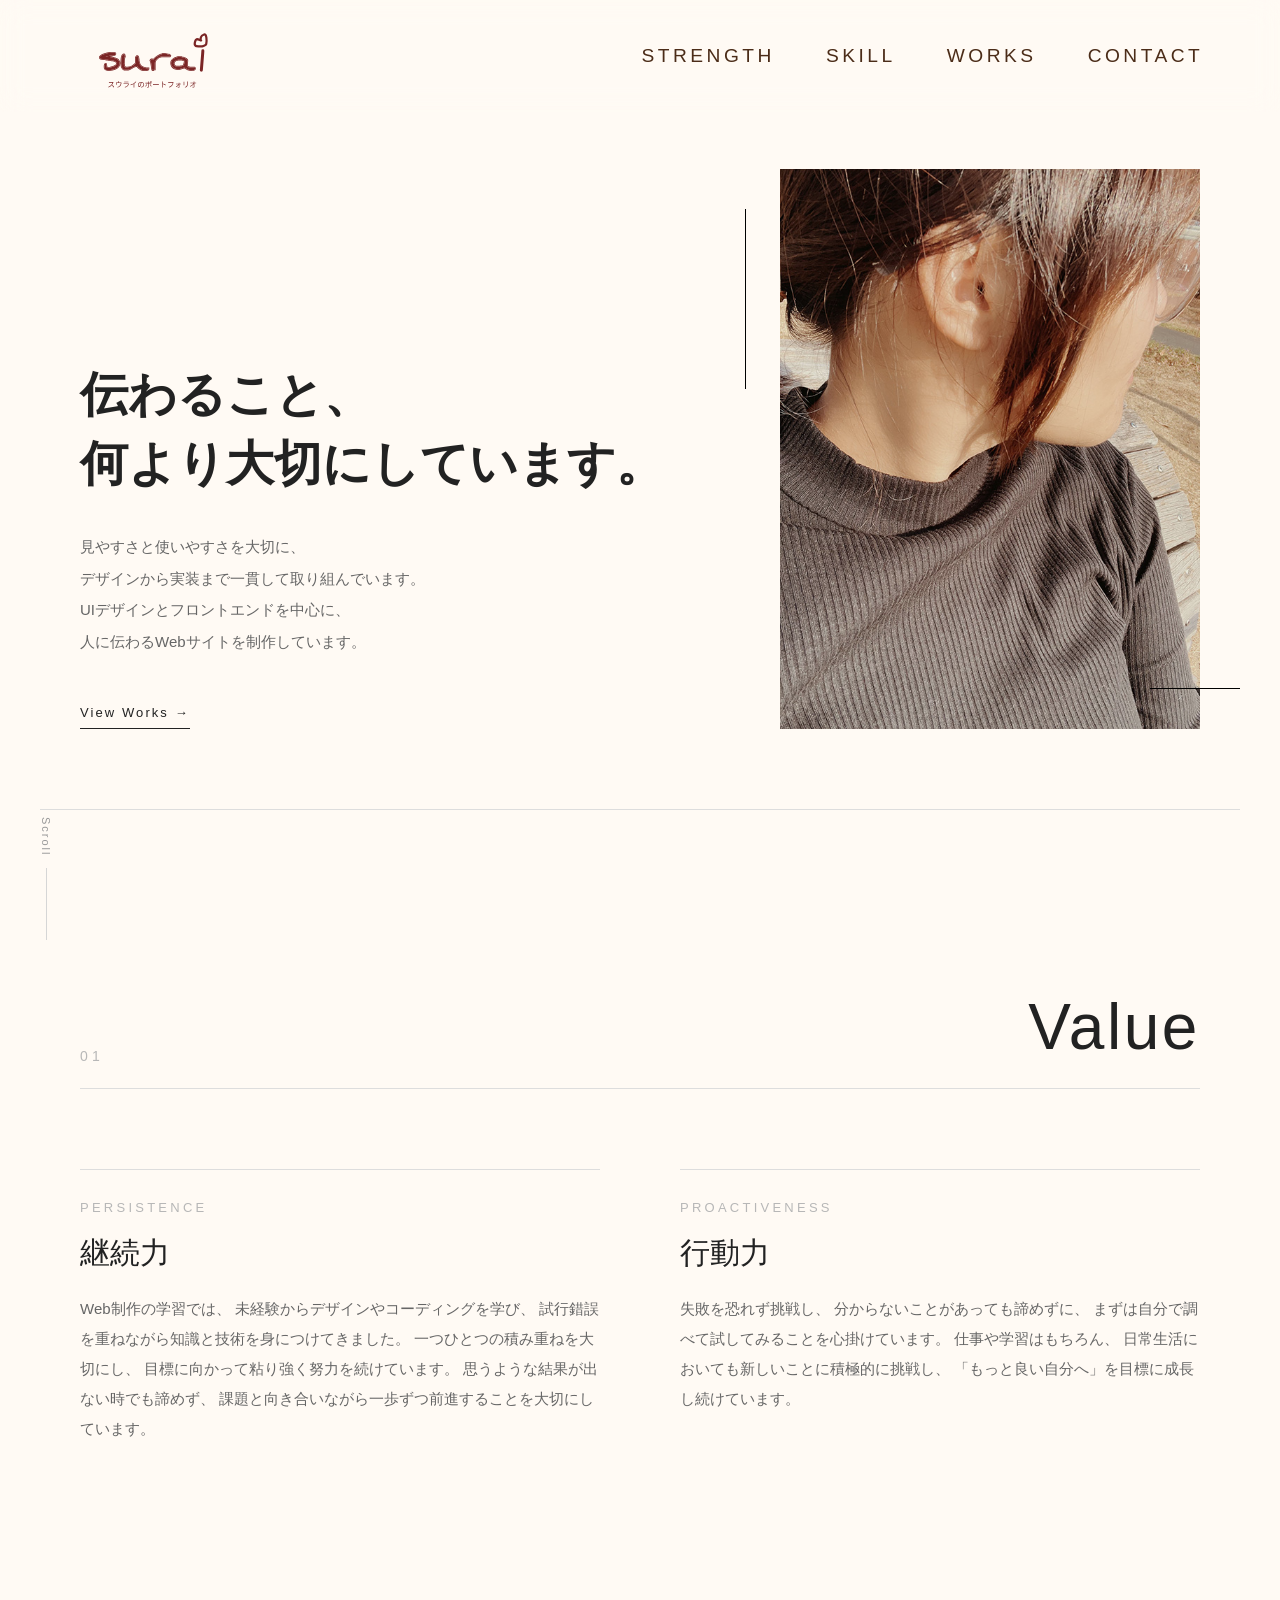
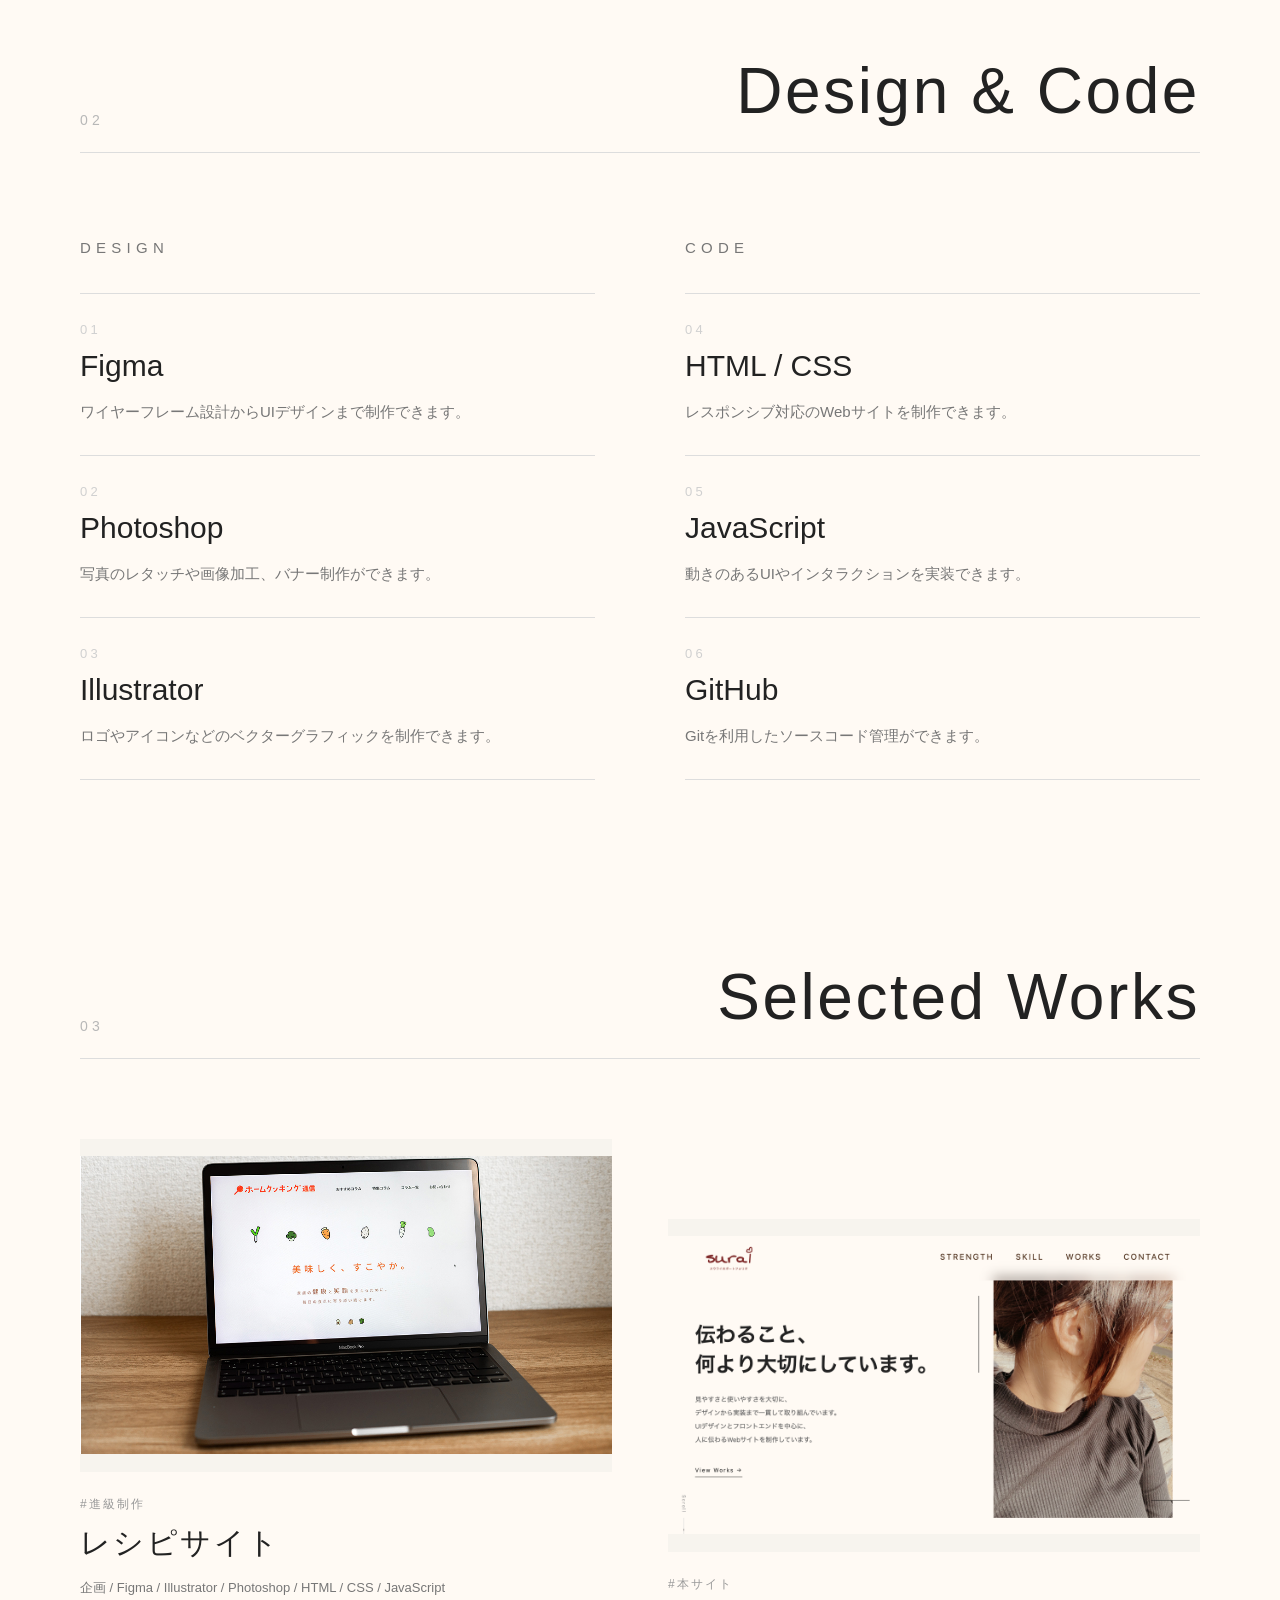
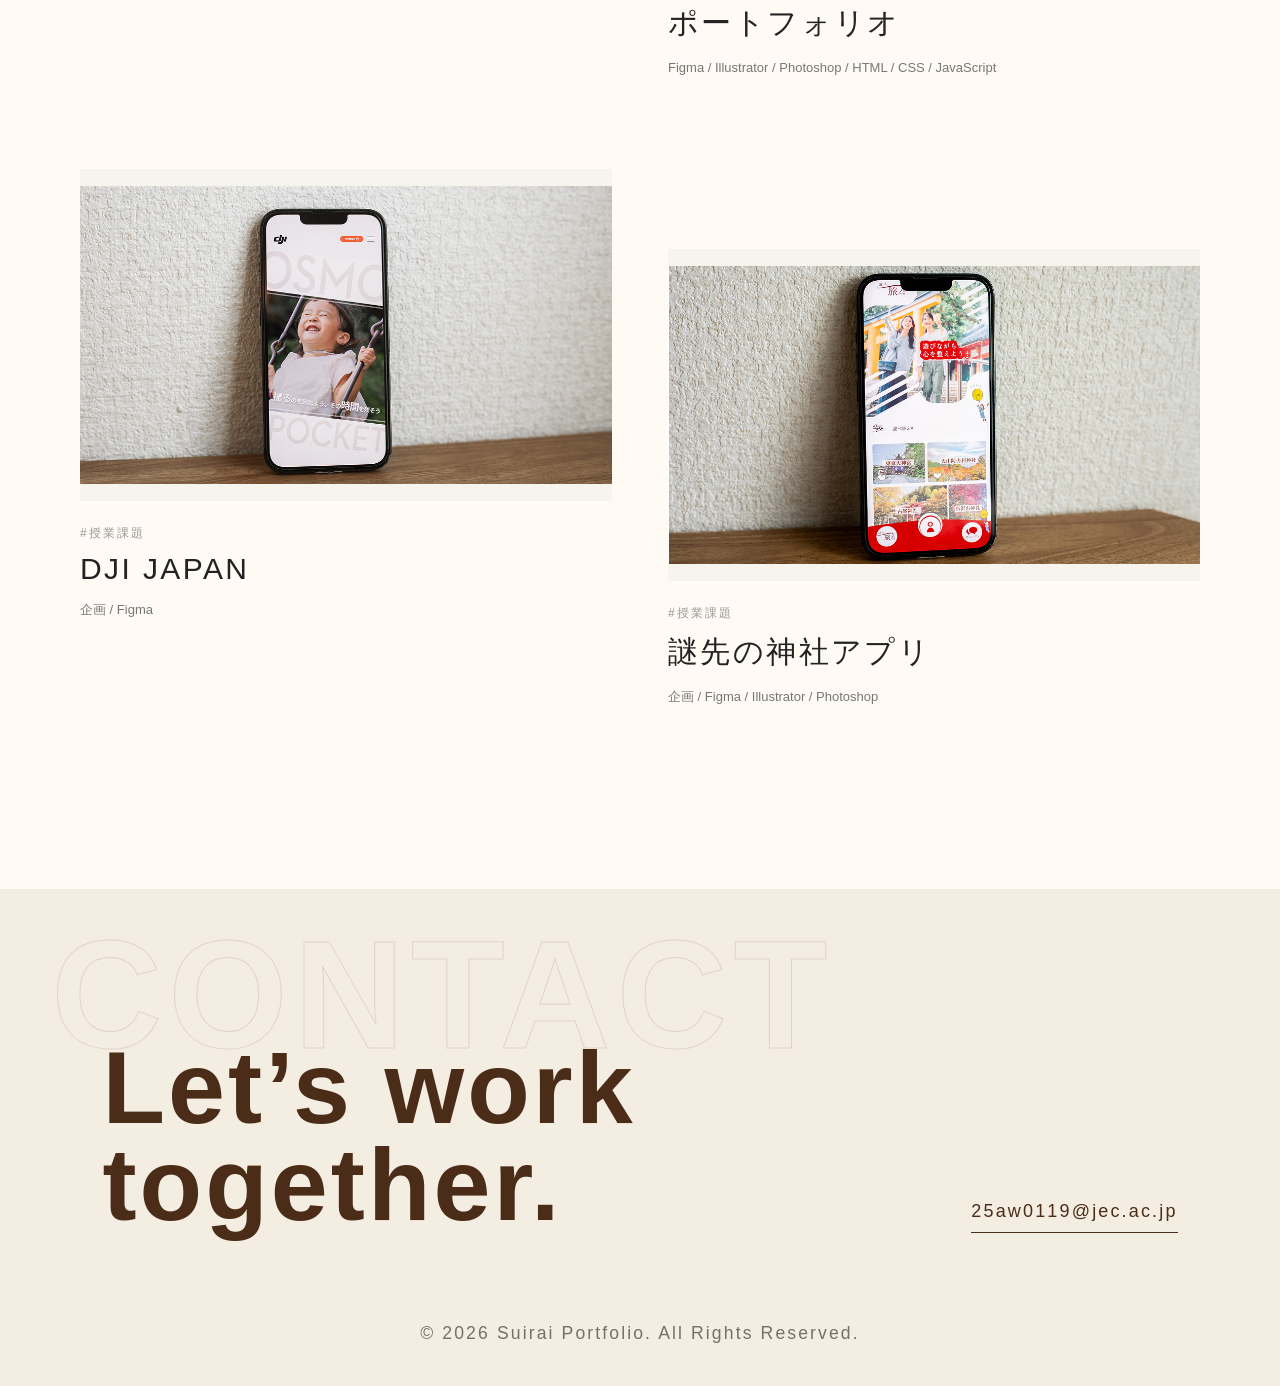
==== index.html @ 986d9891 "first commit" ====
<!doctype html>
<html lang="ja">
  <head>
    <meta charset="UTF-8" />
    <meta name="viewport" content="width=device-width, initial-scale=1.0" />
    <title>スウライのポートフォリオ | Home</title>
    <link rel="stylesheet" href="css/style.css" />
    <script src="js/script.js" defer></script>
  </head>

  <body class="home-page">
    <header class="site-header">
      <nav class="nav-container">
        <a href="index.html" class="logo">
          <img src="img/logo.svg" alt="スウライのポートフォリオ" />
        </a>

        <div class="hamburger">
          <span></span>
          <span></span>
          <span></span>
        </div>

        <ul class="nav-inner">
          <li><a href="#strength">Strength</a></li>
          <li><a href="#skill">Skill</a></li>
          <li><a href="#works">Works</a></li>
          <li><a href="mailto:25aw0119@jec.ac.jp">Contact</a></li>
        </ul>
      </nav>
    </header>

    <main>
      <section class="hero" id="top">
        <div class="hero-text">
          <h1>伝わること、<br />何より大切にしています。</h1>
          <p class="lead">
            見やすさと使いやすさを大切に、<br />
            デザインから実装まで一貫して取り組んでいます。<br />
            UIデザインとフロントエンドを中心に、<br />
            人に伝わるWebサイトを制作しています。
          </p>
          <a href="#works" class="hero-btn">View Works →</a>
        </div>
        <div class="hero-photo">
          <img src="img/watasi.jpg" alt="Zou Lei" />
        </div>
        <div class="scroll-sign">
          <span>Scroll</span>
          <div class="scroll-line">
            <i></i>
          </div>
        </div>
      </section>
      <section class="strength" id="strength">
        <div class="section-title">
          <span class="section-num">01</span>
          <h2>Value</h2>
        </div>

        <div class="strength-grid">
          <article class="card">
            <span class="en">Persistence</span>
            <h3>継続力</h3>
            <p>
              Web制作の学習では、 未経験からデザインやコーディングを学び、
              試行錯誤を重ねながら知識と技術を身につけてきました。
              一つひとつの積み重ねを大切にし、
              目標に向かって粘り強く努力を続けています。
              思うような結果が出ない時でも諦めず、
              課題と向き合いながら一歩ずつ前進することを大切にしています。
            </p>
          </article>

          <article class="card">
            <span class="en">Proactiveness</span>
            <h3>行動力</h3>
            <p>
              失敗を恐れず挑戦し、 分からないことがあっても諦めずに、
              まずは自分で調べて試してみることを心掛けています。
              仕事や学習はもちろん、
              日常生活においても新しいことに積極的に挑戦し、
              「もっと良い自分へ」を目標に成長し続けています。
            </p>
          </article>
        </div>
      </section>
      <section class="skill" id="skill">
        <div class="section-title">
          <span class="section-num">02</span>
          <h2>Design & Code</h2>
        </div>

        <div class="skill-wrap">
          <!-- DESIGN -->
          <div class="group">
            <p class="group-title">Design</p>

            <article class="card">
              <span class="num">01</span>
              <h3>Figma</h3>
              <p>ワイヤーフレーム設計からUIデザインまで制作できます。</p>
            </article>

            <article class="card">
              <span class="num">02</span>
              <h3>Photoshop</h3>
              <p>写真のレタッチや画像加工、バナー制作ができます。</p>
            </article>

            <article class="card">
              <span class="num">03</span>
              <h3>Illustrator</h3>
              <p>ロゴやアイコンなどのベクターグラフィックを制作できます。</p>
            </article>
          </div>

          <!-- CODE -->
          <div class="group">
            <p class="group-title">Code</p>

            <article class="card">
              <span class="num">04</span>
              <h3>HTML / CSS</h3>
              <p>レスポンシブ対応のWebサイトを制作できます。</p>
            </article>

            <article class="card">
              <span class="num">05</span>
              <h3>JavaScript</h3>
              <p>動きのあるUIやインタラクションを実装できます。</p>
            </article>

            <article class="card">
              <span class="num">06</span>
              <h3>GitHub</h3>
              <p>Gitを利用したソースコード管理ができます。</p>
            </article>
          </div>
        </div>
      </section>

      <section class="works" id="works">
        <div class="section-title">
          <span class="section-num">03</span>
          <h2>Selected Works</h2>
        </div>

        <div class="works-grid">
          <article class="work-card">
            <a href="project/resipi/resipi.html" class="work-image">
              <img
                src="img/rexipi_zhu.jpg"
                alt="レシピサイトのスクリーンショット"
              />
              <span>VIEW PROJECT →</span>
            </a>

            <div class="work-info">
              <p>#進級制作</p>
              <h3>レシピサイト</h3>
              <span
                >企画 / Figma / Illustrator / Photoshop / HTML / CSS /
                JavaScript</span
              >
            </div>
          </article>

          <article class="work-card">
            <a href="project/potoforio/potoforio.html" class="work-image">
              <img
                src="img/potofp_shot.png"
                alt="ポートフォリオのスクリーンショット"
              />
              <span>VIEW PROJECT →</span>
            </a>

            <div class="work-info">
              <p>#本サイト</p>
              <h3>ポートフォリオ</h3>
              <span
                >Figma / Illustrator / Photoshop / HTML / CSS / JavaScript</span
              >
            </div>
          </article>

          <article class="work-card">
            <a href="project/pocket/pocket.html" class="work-image">
              <img src="img/pocket.jpg" alt="DJI JAPANのデザイン" />
              <span>VIEW PROJECT →</span>
            </a>

            <div class="work-info">
              <p>#授業課題</p>
              <h3>DJI JAPAN</h3>
              <span>企画 / Figma</span>
            </div>
          </article>

          <article class="work-card">
            <a href="project/jinjya/jinjya.html" class="work-image">
              <img src="img/jinjya.jpg" alt="神社アプリのデザイン" />
              <span>VIEW PROJECT →</span>
            </a>
            <div class="work-info">
              <p>#授業課題</p>
              <h3>謎先の神社アプリ</h3>
              <span>企画 / Figma / Illustrator / Photoshop</span>
            </div>
          </article>
        </div>
      </section>
    </main>

    <footer class="site-footer">
      <p class="footer-bg">CONTACT</p>
      <div class="footer-inner">
        <h2>Let’s work<br />together.</h2>
        <a href="mailto:25aw0119@jec.ac.jp">25aw0119@jec.ac.jp</a>
      </div>
      <p class="copyright">© 2026 Suirai Portfolio. All Rights Reserved.</p>
    </footer>
  </body>
</html>
---- css/style.css ----
@charset "utf-8";

:root {
  --base: #fffaf4;
  --surface: #ffffff;
  --text: #2d2a27;
  --sub: #74706b;
  --accent: #4b2c18;
  --line: #dcc9a8;
  --soft: #fff0c8;
  --border: rgba(75, 44, 24, 0.16);
}

* {
  margin: 0;
  padding: 0;
  box-sizing: border-box;
}

html {
  scroll-behavior: smooth;
}

body {
  background: var(--base);
  color: var(--text);
  font-family:
    -apple-system, BlinkMacSystemFont, "Hiragino Sans", "Noto Sans JP",
    sans-serif;
  font-size: 62.5%;
}

img {
  max-width: 100%;
  display: block;
}

a {
  color: inherit;
  text-decoration: none;
}

.cursor-circle {
  position: fixed;
  left: 0;
  top: 0;
  width: 34px;
  height: 34px;
  border: 1px solid rgba(220, 201, 168, 0.9);
  border-radius: 50%;
  pointer-events: none;
  z-index: 9999;
  transform: translate(-50%, -50%);
  transition:
    width 0.25s ease,
    height 0.25s ease,
    background 0.25s ease;
}

.cursor-circle.is-hover {
  width: 58px;
  height: 58px;
  background: rgba(220, 201, 168, 0.14);
}

.site-header {
  position: fixed;
  left: 0;
  top: 0;
  width: 100%;
  z-index: 1000;
  padding: 24px 6%;
  backdrop-filter: blur(14px);
}

.nav-container {
  max-width: 1280px;
  margin: 0 auto;
  display: flex;
  justify-content: space-between;
  align-items: center;
}

.logo img {
  width: clamp(96px, 12vw, 140px);
}

@media (max-width: 768px) {
  /* 汉堡按钮 */

  .hamburger {
    display: flex;
    flex-direction: column;
    justify-content: space-between;

    width: 32px;
    height: 22px;

    cursor: pointer;

    z-index: 1001;
  }

  .hamburger span {
    width: 100%;
    height: 1.5px;

    background: #222;

    transition: 0.35s;
  }

  /* X */

  .hamburger.active span:nth-child(1) {
    transform: translateY(10px) rotate(45deg);
  }

  .hamburger.active span:nth-child(2) {
    opacity: 0;
  }

  .hamburger.active span:nth-child(3) {
    transform: translateY(-10px) rotate(-45deg);
  }

  /* 菜单 */

  .nav-inner {
    position: fixed;

    top: 0;
    right: -100%;

    width: 100%;
    height: 100vh;

    background: #f7f4ee;

    display: flex;

    flex-direction: column;

    justify-content: center;

    align-items: center;

    gap: 48px;

    transition: 0.45s;

    z-index: 1000;
  }

  /* 打开 */

  .nav-inner.active {
    right: 0;
  }

  /* 字 */

  .nav-inner a {
    font-size: 1.8rem;

    letter-spacing: 0.15em;
  }
}

.nav-inner {
  display: flex;
  gap: clamp(24px, 4vw, 56px);
  list-style: none;
}

.nav-inner a {
  position: relative;
  color: var(--accent);
  font-size: 1.2rem;
  letter-spacing: 0.18em;
  text-transform: uppercase;
}

.nav-inner a::after {
  content: "";
  position: absolute;
  left: 0;
  bottom: -8px;
  width: 100%;
  height: 1px;
  background: var(--accent);
  transform: scaleX(0);
  transform-origin: left;
  transition: transform 0.35s ease;
}

.nav-inner a:hover::after {
  transform: scaleX(1);
}

.hero {
  max-width: 1200px;
  min-height: 90vh;
  margin: 0 auto;
  padding: 120px 40px 80px;
  display: grid;
  grid-template-columns: 1fr 420px;
  align-items: end;
  gap: 80px;
  border-bottom: 1px solid #ddd;
}

.hero-text {
  max-width: 620px;
}

.eyebrow {
  margin-bottom: 28px;
  color: #888;
  font-size: 13px;
  letter-spacing: 0.2em;
}

.hero h1 {
  margin-bottom: 32px;
  color: #222;
  font-size: clamp(28px, 5vw, 48px);
  font-weight: 600;
  line-height: 1.45;
}

.lead {
  color: #666;
  font-size: 15px;
  line-height: 2.1;
}

.hero-btn {
  display: inline-block;
  margin-top: 48px;
  padding-bottom: 8px;
  color: #222;
  font-size: 13px;
  letter-spacing: 0.16em;
  text-decoration: none;

  border-bottom: 1px solid #222;
}

.hero-photo {
  position: relative;
}

.hero-photo::before {
  content: "";
  position: absolute;
  left: -35px;
  top: 40px;
  width: 1px;
  height: 180px;
  background: #000000;
}

.hero-photo::after {
  content: "";
  position: absolute;
  right: -40px;
  bottom: 40px;
  width: 90px;
  height: 1px;
  background: #000000;
}

.hero-photo img {
  width: 100%;
  aspect-ratio: 3 / 4;
  object-fit: cover;
  display: block;
  filter: grayscale(8%);
}

.scroll-sign {
  position: absolute;
  left: 40px;
  bottom: -40px;
  display: flex;
  flex-direction: column;
  align-items: center;
  gap: 12px;
}

.scroll-sign span {
  color: #999;
  font-size: 11px;
  letter-spacing: 0.18em;
  writing-mode: vertical-rl;
}

.scroll-line {
  position: relative;
  width: 1px;
  height: 72px;
  background: #d6d6d6;
  overflow: hidden;
}

.scroll-line i {
  position: absolute;
  left: 50%;
  top: -8px;
  width: 5px;
  height: 5px;
  border-radius: 50%;
  background: #333;

  transform: translateX(-50%);
  animation: scrollDot 1.8s ease-in-out infinite;
}

@keyframes scrollDot {
  0% {
    top: -8px;
    opacity: 0;
  }

  30% {
    opacity: 1;
  }

  100% {
    top: 72px;
    opacity: 0;
  }
}

/* 写真まわりの2本線 */
.orbit {
  position: absolute;
  left: 50%;
  top: 50%;
  width: min(540px, 92%);
  aspect-ratio: 1 / 1.08;
  border: 2px solid #d8c9b6;
  border-radius: 45% 50% 45% 45%;
  pointer-events: none;
  z-index: 3;
}

/* 1本目 */
.orbit1 {
  animation: floatLine1 6s ease-in-out infinite;
}

/* 2本目 */
.orbit2 {
  opacity: 0.65;
  animation: floatLine2 7s ease-in-out infinite;
}

/* 左上の線がゆっくり浮く */
@keyframes floatLine1 {
  0%,
  100% {
    transform: translate(-50%, -50%) translate(-12px, -10px) rotate(-4deg);
  }

  50% {
    transform: translate(-50%, -50%) translate(-18px, -24px) rotate(-6deg);
  }
}

/* 右下の線がゆっくり浮く */
@keyframes floatLine2 {
  0%,
  100% {
    transform: translate(-50%, -50%) translate(12px, 10px) rotate(4deg);
  }

  50% {
    transform: translate(-50%, -50%) translate(18px, -10px) rotate(6deg);
  }
}

/* =========================
   Strength
========================= */

.strength {
  max-width: 1200px;
  margin: 180px auto;
  padding: 0 40px;
}

/* ---------- Section Title ---------- */

.section-title {
  display: flex;
  align-items: flex-end;
  justify-content: space-between;

  padding-bottom: 24px;
  margin-bottom: 80px;

  border-bottom: 1px solid #ddd;
}

.section-num {
  font-size: 14px;
  letter-spacing: 0.3em;
  color: #a5a5a5;
}

.section-title h2 {
  font-size: clamp(36px, 5vw, 64px);
  font-weight: 500;
  color: #222;
  letter-spacing: 0.04em;
}

/* ---------- Grid ---------- */

.strength-grid {
  display: grid;

  grid-template-columns: repeat(2, 1fr);

  gap: 80px;
}

/* ---------- Card ---------- */

.card {
  position: relative;

  padding: 30px 0;

  border-top: 1px solid #ddd;

  transition: 0.45s;
}

.card:hover {
  transform: translateY(-8px);
}

/* 左侧细线 */

.card::before {
  content: "";

  position: absolute;

  left: 0;

  top: 0;

  width: 0;

  height: 100%;

  background: #222;

  transition: 0.4s;
}

.card:hover::before {
  width: 4px;
}

/* 英文 */

.en {
  display: block;
  margin-bottom: 18px;
  color: #b7b7b7;
  font-size: 13px;
  letter-spacing: 0.25em;
  text-transform: uppercase;
  transition: 0.4s;
}

.card:hover .en {
  color: #222;
  transform: translateX(10px);
}

/* 日文 */

.card h3 {
  margin-bottom: 20px;
  font-size: clamp(20px, 5vw, 30px);
  font-weight: 500;
  color: #222;
  transition: 0.4s;
}

.card:hover h3 {
  transform: translateX(10px);
}

/* 内容 */

.card p {
  color: #666;

  line-height: 2;

  font-size: 15px;

  transition: 0.4s;
}

.card:hover p {
  transform: translateX(10px);
}

/* ---------- Mobile ---------- */

@media (max-width: 768px) {
  .strength {
    margin: 120px auto;

    padding: 0 24px;
  }

  .section-title {
    flex-direction: column;

    align-items: flex-start;

    gap: 10px;
  }

  .strength-grid {
    grid-template-columns: 1fr;

    gap: 50px;
  }
}

.btn-arrow {
  max-width: clamp(30px, 2vw, 45px);
  display: block;
  transform: translateX(0);
  transition: transform 0.4s ease;
}

.btn:hover {
  transform: scale(1.15);
  background-color: rgb(251, 255, 20);
}

.btn:hover .btn-arrow {
  transform: translateX(20px);
}

/* ====================================
   Skill
==================================== */

.skill {
  max-width: 1200px;
  margin: 180px auto;
  padding: 0 40px;
}

/* ---------- Title ---------- */

.section-title {
  display: flex;
  justify-content: space-between;
  align-items: flex-end;

  padding-bottom: 24px;
  margin-bottom: 80px;

  border-bottom: 1px solid #ddd;
}

.section-num {
  font-size: 14px;
  letter-spacing: 0.3em;
  color: #b7b7b7;
}

/* ---------- Grid ---------- */

.skill-wrap {
  display: grid;

  grid-template-columns: repeat(2, 1fr);

  gap: 90px;
}

/* ---------- Group ---------- */

.group-title {
  margin-bottom: 30px;

  color: #b9b9b9;

  font-size: 13px;

  text-transform: uppercase;

  letter-spacing: 0.35em;
}

/* ---------- Card ---------- */

.group .card {
  position: relative;
  padding: 28px 0;
  border-top: 1px solid #ddd;
  transition: 0.4s;
}

.group .card:last-child {
  border-bottom: 1px solid #ddd;
}

.group .card:hover {
  padding-left: 18px;
}

/* Hover 左边线 */

.group .card::before {
  content: "";
  position: absolute;
  left: 0;
  top: 0;
  width: 0;
  height: 100%;
  background: #222;
  transition: 0.35s;
}

.group .card:hover::before {
  width: 3px;
}

/* Number */

.num {
  display: block;
  margin-bottom: 12px;
  color: #d0d0d0;
  font-size: 13px;
  letter-spacing: 0.25em;
  transition: 0.35s;
}

.group .card:hover .num {
  color: #222;
}

/* Skill */

.group h3 {
  margin-bottom: 14px;
  font-size: clamp(20px, 5vw, 30px);
  font-weight: 500;
  color: #222;
  transition: 0.35s;
}

.group .card:hover h3 {
  transform: translateX(6px);
}

/* Text */

.group p {
  color: #777;
  font-size: 15px;
  line-height: 2;
  transition: 0.35s;
}

.group .card:hover p {
  transform: translateX(6px);
}

/* Responsive */

@media (max-width: 768px) {
  .skill {
    margin: 120px auto;
    padding: 0 24px;
  }

  .skill-wrap {
    grid-template-columns: 1fr;
    gap: 60px;
  }

  .section-title {
    flex-direction: column;
    align-items: flex-start;
    gap: 10px;
  }
}

/* =========================
   Works
========================= */

.works {
  max-width: 1200px;
  margin: 180px auto;
  padding: 0 40px;
}

.works-grid {
  display: grid;
  grid-template-columns: repeat(2, 1fr);
  gap: 90px 56px;
}

.work-card {
  position: relative;
}

.work-card:nth-child(even) {
  margin-top: 80px;
}

.work-image {
  position: relative;
  width: 100%;
  aspect-ratio: 16 / 10;
  background: #f7f4ee;
  display: flex;
  align-items: center;
  justify-content: center;
  overflow: hidden;
}

.work-image img {
  width: 100%;
  height: 100%;
  object-fit: contain;
  display: block;
}

.work-image span {
  position: absolute;
  left: 24px;
  bottom: 24px;
  color: #222;
  font-size: 12px;
  letter-spacing: 0.18em;
  opacity: 0;
  transform: translateY(12px);
  transition: 0.4s ease;
}

.work-image::after {
  content: "";
  position: absolute;
  inset: 0;
  background: rgba(255, 255, 255, 0.72);
  opacity: 0;
  transition: 0.4s ease;
}

.work-image:hover img {
  transform: scale(1.04);
  filter: grayscale(15%);
}

.work-image:hover::after {
  opacity: 1;
}

.work-image:hover span {
  opacity: 1;
  transform: translateY(0);
  z-index: 2;
}

.work-info {
  padding-top: 24px;
}

.work-info p {
  margin-bottom: 10px;
  color: #999;
  font-size: 12px;
  letter-spacing: 0.18em;
}

.work-info h3 {
  margin-bottom: 12px;
  color: #222;
  font-size: clamp(20px, 5vw, 30px);
  font-weight: 500;
  letter-spacing: 0.08em;
}

.work-info span {
  color: #777;
  font-size: 13px;
  line-height: 1.8;
}

/* Mobile */
@media (max-width: 768px) {
  .works {
    margin: 120px auto;
    padding: 0 24px;
  }

  .works-grid {
    grid-template-columns: 1fr;
    gap: 60px;
  }

  .work-card:nth-child(even) {
    margin-top: 0;
  }
}
.next-project {
  max-width: 1200px;
  margin: 180px auto;
  padding: 0 40px;
}

.next-label {
  margin-bottom: 32px;
  color: #999;
  font-size: 12px;
  letter-spacing: 0.25em;
}

.next-card {
  display: grid;
  grid-template-columns: 1.2fr 1fr;
  gap: 48px;
  align-items: end;
  padding-top: 40px;
  border-top: 1px solid #ddd;

  color: inherit;
  text-decoration: none;
}

.next-card img {
  width: 100%;
  aspect-ratio: 16 / 9;
  object-fit: cover;
  display: block;
  transition: 0.5s ease;
}

.next-card:hover img {
  transform: scale(1.03);
}

.next-info span {
  color: #999;
  font-size: 13px;
  letter-spacing: 0.15em;
}

.next-info h2 {
  margin-top: 12px;
  color: #222;
  font-size: clamp(32px, 5vw, 64px);
  font-weight: 500;
}

.next-info p {
  margin-top: 16px;
  color: #666;
  font-size: 14px;
  line-height: 1.8;
}

@media (max-width: 768px) {
  .next-project {
    margin: 120px auto;
    padding: 0 24px;
  }

  .next-card {
    grid-template-columns: 1fr;
    gap: 24px;
  }
}
.site-footer {
  position: relative;
  padding: 150px 8% 42px;
  background: #f4ede2;
  overflow: hidden;
}

.footer-bg {
  position: absolute;
  left: 4%;
  top: 18px;
  color: transparent;
  -webkit-text-stroke: 1px rgba(75, 44, 24, 0.12);
  font-size: clamp(62px, 12vw, 180px);
  font-weight: 800;
  letter-spacing: 0.04em;
}

.footer-inner {
  position: relative;
  z-index: 2;
  max-width: 1180px;
  margin: 0 auto;
  display: flex;
  justify-content: space-between;
  align-items: end;
  gap: 40px;
}

.footer-inner h2 {
  color: var(--accent);
  font-size: clamp(46px, 8vw, 110px);
  line-height: 0.95;
  letter-spacing: 0.03em;
}

.footer-inner a {
  padding-bottom: 10px;
  border-bottom: 1px solid var(--accent);
  color: var(--accent);
  font-size: clamp(14px, 1.6vw, 18px);
  letter-spacing: 0.12em;
}

.copyright {
  position: relative;
  z-index: 2;
  margin-top: 90px;
  text-align: center;
  color: var(--sub);
  font-size: 1.1rem;
  letter-spacing: 0.12em;
}

.reveal {
  opacity: 0;
  transform: translateY(36px);
  transition: 0.8s ease;
}

.reveal.is-show {
  opacity: 1;
  transform: translateY(0);
}

/* ===========================
   Project Detail
=========================== */

.project-mainvisual {
  max-width: 1200px;
  margin: 120px auto 100px;
}

.project-mainvisual img {
  width: 100%;
  display: block;
  object-fit: cover;
  border: 1px solid #eee;
}

.project {
  max-width: 1100px;
  margin: 120px auto;
  padding: 0 40px;
}

.project {
  max-width: 1100px;
  margin: 140px auto;
  padding: 0 40px;
}

/* タイトル */

.project-head {
  margin-bottom: 60px;
  padding-bottom: 18px;
  border-bottom: 1px solid #ddd;
}

.project-head h2 {
  font-size: clamp(20px, 5vw, 36px);
  font-weight: 500;
  color: #222;
}

/* Overview */

.project-info {
  display: grid;

  gap: 28px;
}

.info-item {
  display: grid;
  grid-template-columns: 140px 1fr;
  padding-bottom: 24px;
  border-bottom: 1px solid #eee;
}

.info-item span {
  color: #444;
  line-height: 2;
  font-size: 18px;
}

.info-item p {
  color: #999;
  letter-spacing: 0.15em;
  font-size: 16px;
}
#link {
  color: cornflowerblue;
  font-size: 16px;
}

/* Text */

.project-text {
  max-width: 760px;
  color: #666;
  line-height: 2.2;
  font-size: 15px;
}

/* Gallery */

.project-gallery {
  display: grid;
  gap: 60px;
}

.project-gallery img {
  width: 100%;
  display: block;
  box-shadow: 0 15px 35px rgba(0, 0, 0, 0.06);
}

/* =========================
   完成デザイン
========================= */

.design-section {
  max-width: 1100px;
  margin: 160px auto;
  padding: 0 40px;
}
.design-section .section-title h2 {
  font-size: clamp(28px, 5vw, 36px);
}
.design-text {
  max-width: 750px;
  margin-bottom: 60px;
}

.design-text p {
  color: #666;
  font-size: 15px;
  line-height: 2.2;
  letter-spacing: 0.03em;
}

.design-image {
  display: grid;
  grid-template-columns: 2fr 1fr;
  gap: 40px;
  align-items: start;
  margin-top: 60px;
}

.design-image img {
  width: 100%;
  display: block;
}

.design-image img:first-child {
  border: 10px solid #555555;
}

.design-image img:last-child {
  max-width: 280px;
  justify-self: center;
  border: 10px solid #555555;

}

.jinjya-design-image {
  display: grid;
  grid-template-columns: 1fr 1fr 1fr;
  grid-template-rows: 1fr 1fr;
  gap: 40px;
}

.jinjya-design-image img{
  width: 250px;
}

.pocket-design-image {
    display: grid;
  grid-template-columns: 1fr 1fr 1fr 1fr;
  grid-template-rows: 1fr;
  gap: 20px;
}


/* Mobile */

@media (max-width: 768px) {
  .project {
    padding: 0 24px;
    margin: 100px auto;
  }

  .info-item {
    grid-template-columns: 1fr;
    gap: 10px;
  }

  .hero {
    grid-template-columns: 1fr;
  }

  .hero-photo {
    order: 1;
  }
  .hero-photo::before,
  .hero-photo::after {
    display: none;
  }

  .hero-text {
    order: 2;
  }

  .scroll-sign {
    display: none;
  }

  .project-mainvisual {
    max-width: 1200px;
    margin: 0 auto 100px;
  }
}

@media (max-width: 900px) {
  .nav-inner {
    gap: 20px;
  }

  .hero-kicker {
    left: 6%;
    top: 112px;
  }

  .info-card {
    right: 2%;
    bottom: -36px;
    width: 220px;
  }

  .section-head,
  .skill-grid,
  .works-grid {
    grid-template-columns: 1fr;
  }

  .section-head p {
    grid-column: auto;
  }

  .strength-item,
  .strength-item:nth-child(2) {
    margin-left: 0;
    padding-left: 72px;
  }

  .strength-item::before {
    font-size: 3.8rem;
  }

  .work-card:nth-child(even) {
    transform: none;
  }

  .footer-inner {
    align-items: flex-start;
    flex-direction: column;
  }
}

@media (max-width: 520px) {
  .cursor-circle {
    display: none;
  }

  .site-header {
    padding: 18px 5%;
  }

  .nav-inner {
    width: 100%;
  }

  .strength-section,
  .skill-section,
  .works-section {
    padding: 100px 6%;
  }
}
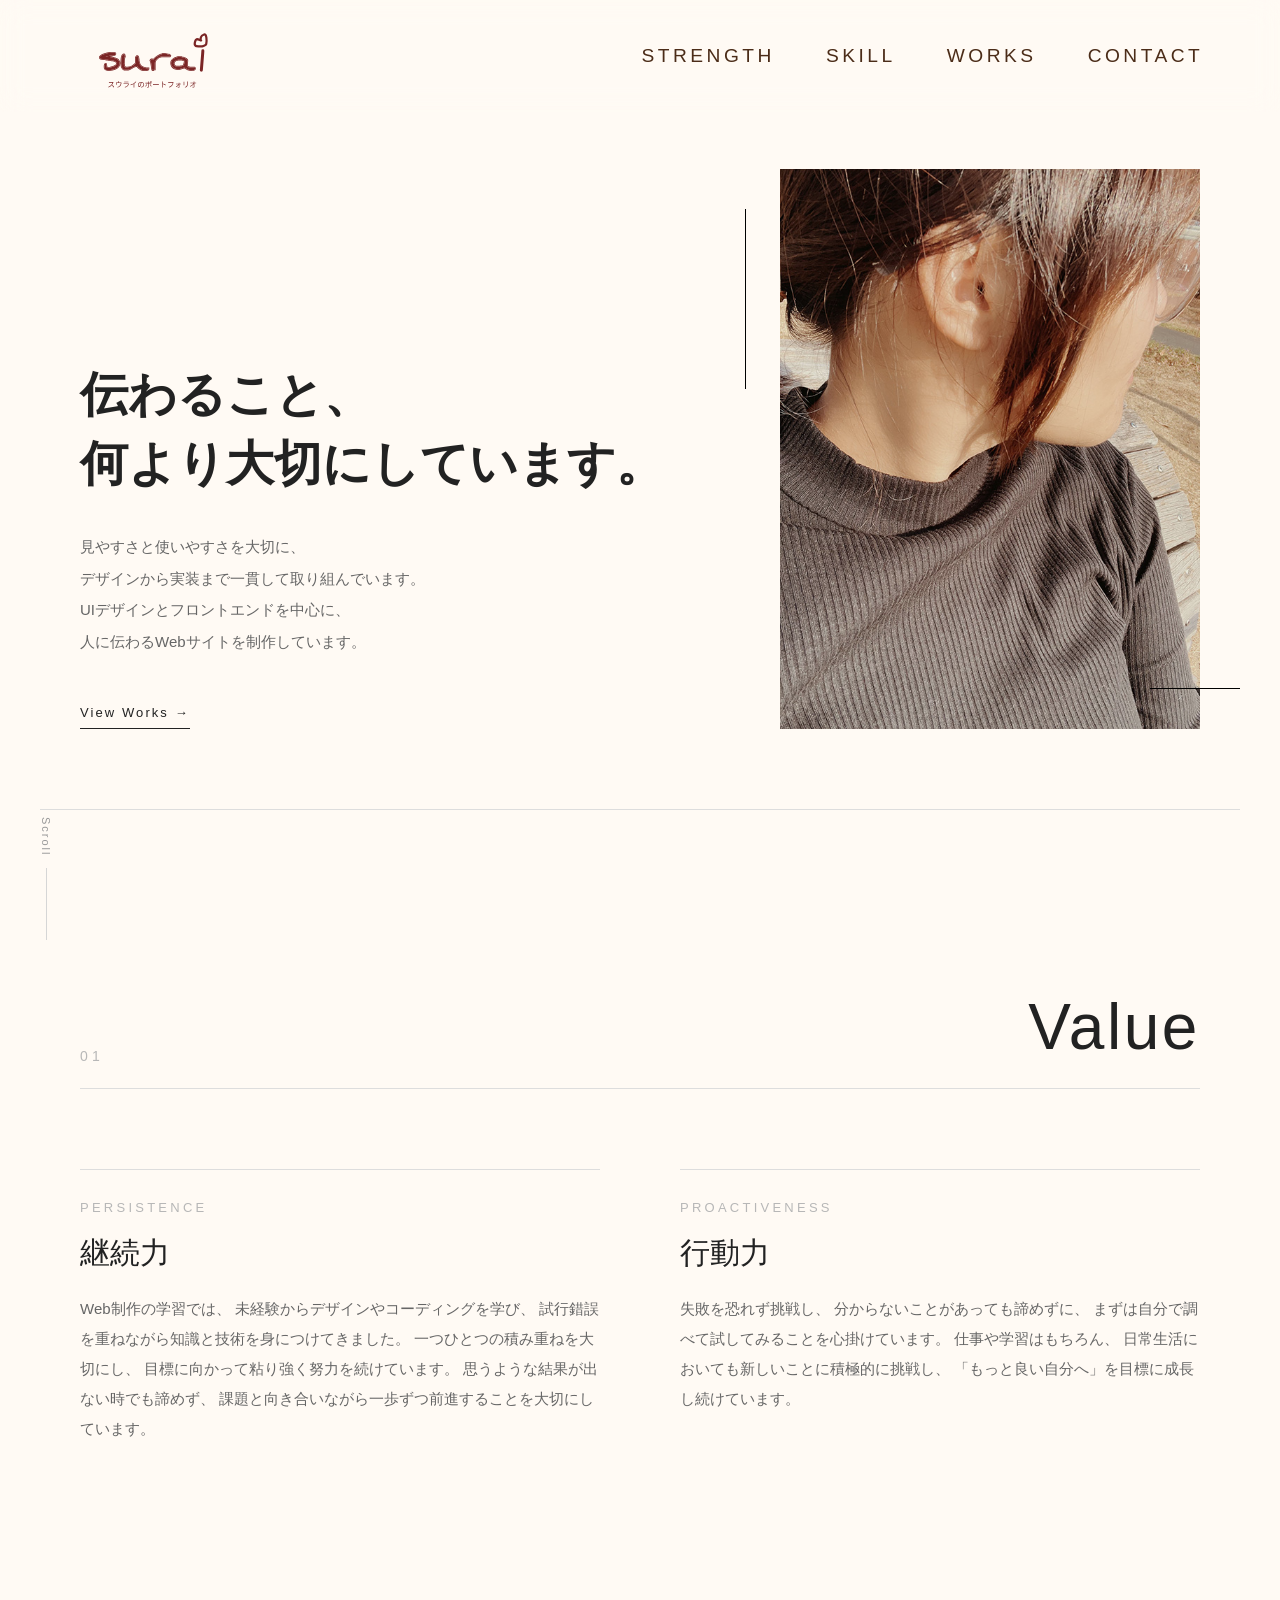
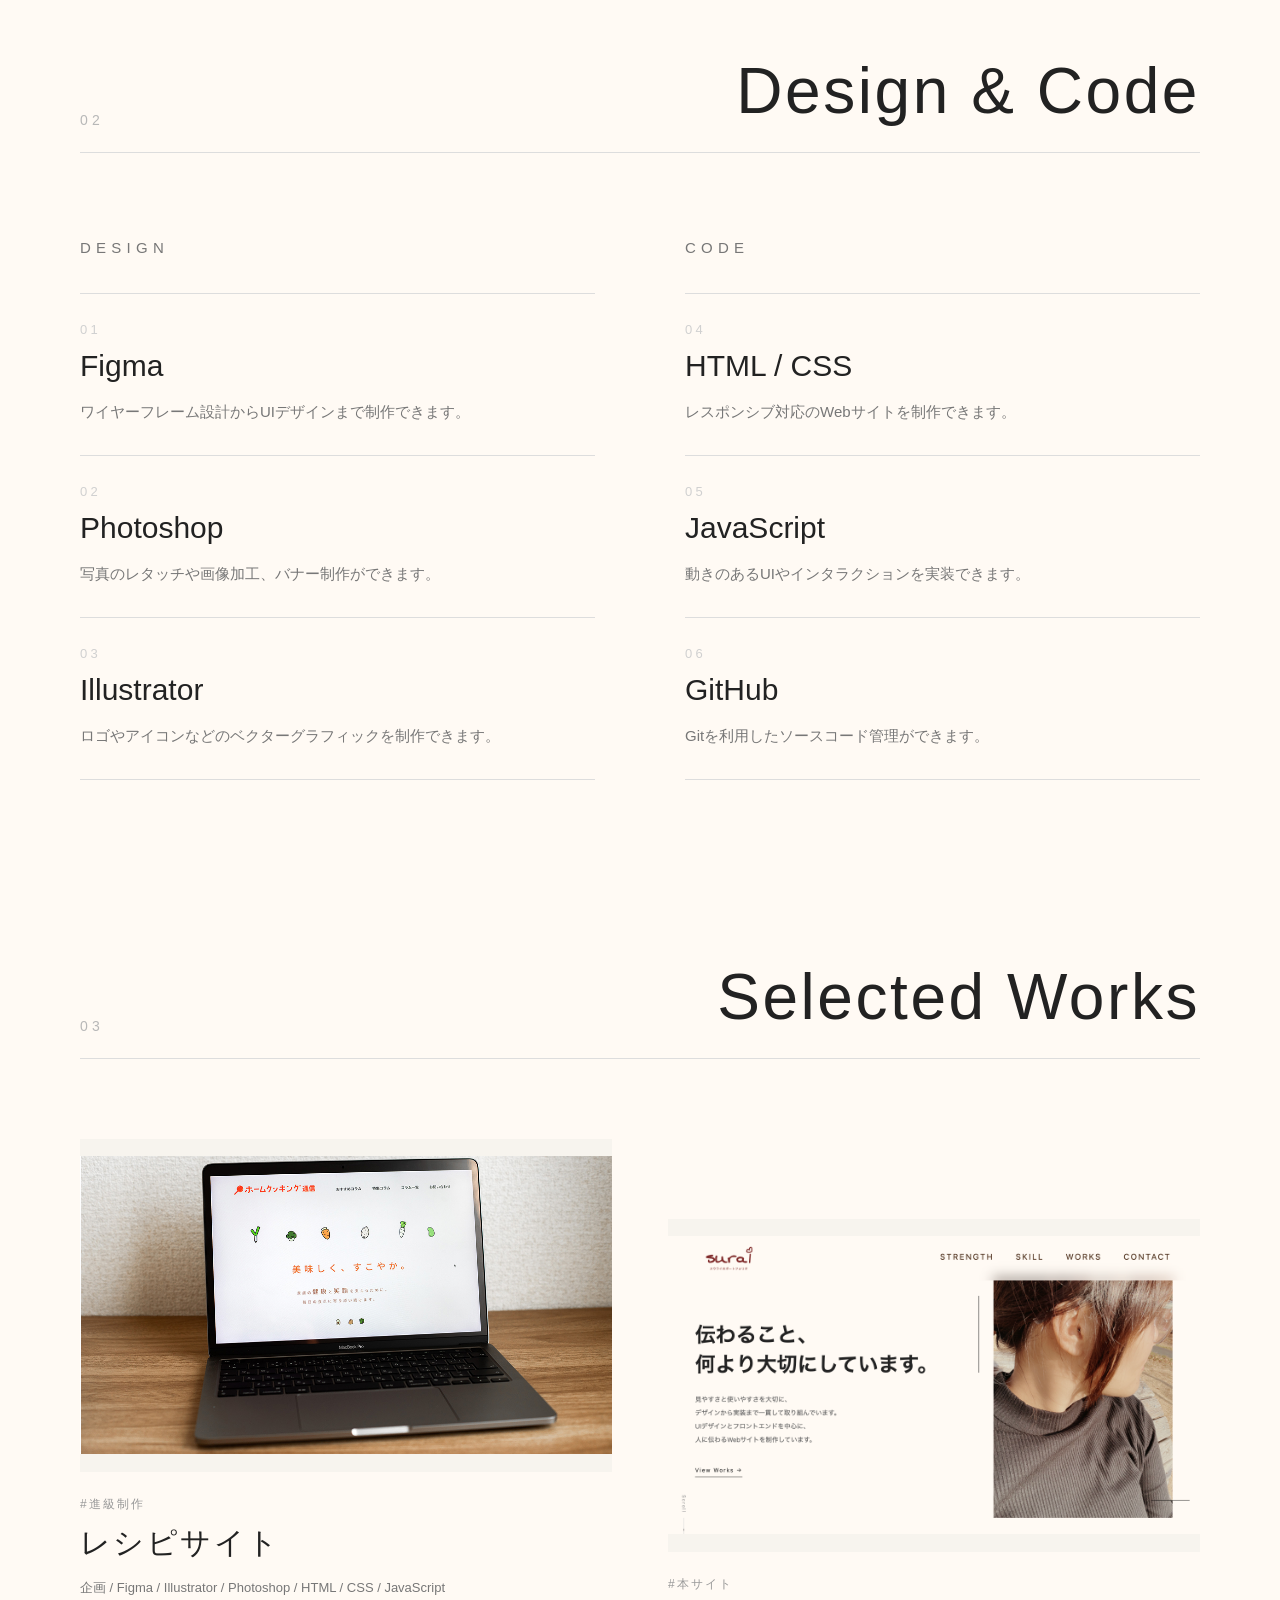
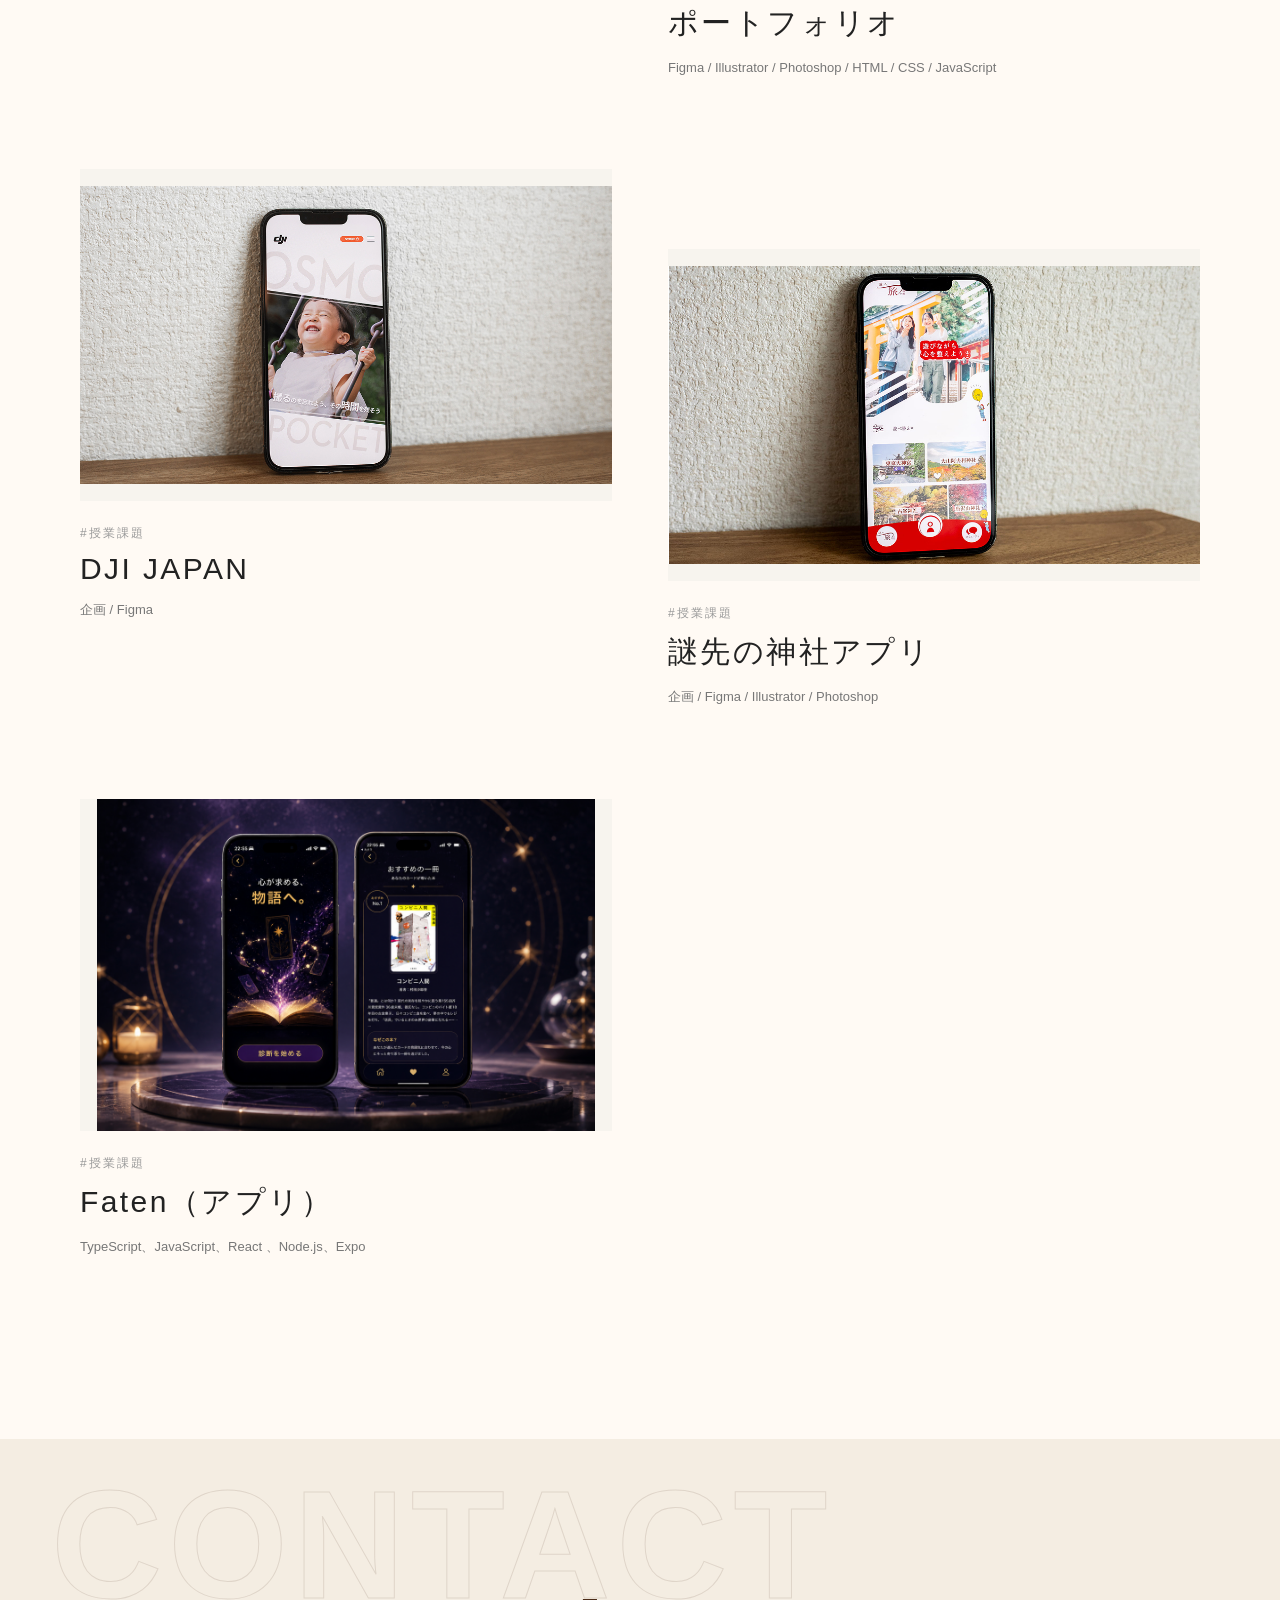
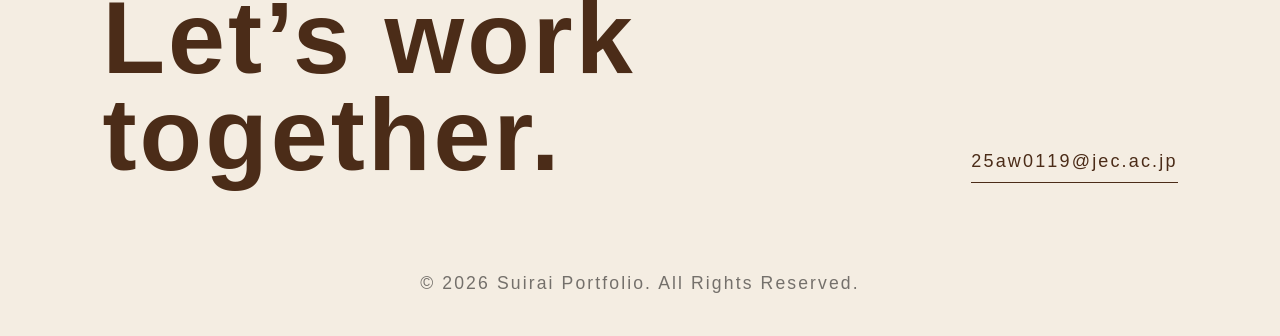
==== commit 4c200062: "Add Fate project" ====
--- a/index.html
+++ b/index.html
@@ -208,6 +208,18 @@
               <span>企画 / Figma / Illustrator / Photoshop</span>
             </div>
           </article>
+
+           <article class="work-card">
+            <a href="project/faten/faten.html" class="work-image">
+              <img src="img/faten_bg.jpg" alt="faten" />
+              <span>VIEW PROJECT →</span>
+            </a>
+            <div class="work-info">
+              <p>#授業課題</p>
+              <h3>Faten（アプリ）</h3>
+              <span>TypeScript、JavaScript、React 、Node.js、Expo</span>
+            </div>
+          </article>
         </div>
       </section>
     </main>
--- a/css/style.css
+++ b/css/style.css
@@ -743,6 +743,7 @@
   height: 100%;
   object-fit: contain;
   display: block;
+  transition: 0.5s;
 }
 
 .work-image span {
@@ -768,11 +769,10 @@
 
 .work-image:hover img {
   transform: scale(1.04);
-  filter: grayscale(15%);
 }
 
 .work-image:hover::after {
-  opacity: 1;
+  opacity: 0.6;
 }
 
 .work-image:hover span {
@@ -954,16 +954,20 @@
   opacity: 1;
   transform: translateY(0);
 }
-
-/* ===========================
-   Project Detail
-=========================== */
-
 .project-mainvisual {
   max-width: 1200px;
   margin: 120px auto 100px;
-}
-
+  background-image: url(../project/faten/video/mp4_back.png);
+  background-repeat: no-repeat;
+  border-radius: 20px;
+}
+.project-mainvisual video {
+  width: 30%;
+  padding: 20px;
+  display: block;
+  border-radius: 16px;
+  margin: 0 auto;
+}
 .project-mainvisual img {
   width: 100%;
   display: block;
@@ -1095,7 +1099,6 @@
   max-width: 280px;
   justify-self: center;
   border: 10px solid #555555;
-
 }
 
 .jinjya-design-image {
@@ -1105,17 +1108,56 @@
   gap: 40px;
 }
 
-.jinjya-design-image img{
+.jinjya-design-image img {
   width: 250px;
 }
 
 .pocket-design-image {
-    display: grid;
+  width: 1000px;
+  display: grid;
   grid-template-columns: 1fr 1fr 1fr 1fr;
   grid-template-rows: 1fr;
   gap: 20px;
 }
 
+.tarot-design-image {
+  width: 1000px;
+  display: grid;
+  grid-template-columns: 1fr 1fr 1fr 1fr 1fr 1fr;
+  grid-template-rows: 1fr 1fr;
+  gap: 20px;
+}
+.gallery {
+    position: relative;
+}
+.gallery-btn {
+  display: none;
+  position: absolute;
+  top: 50%;
+  transform: translateY(-50%);
+  width: 30px;
+  height: 80px;
+  border: none;
+  border-radius: 10px;
+  background: rgba(92, 88, 155, 0.956);
+  color: #ffffff;
+  font-size: 20px;
+  cursor: pointer;
+  box-shadow: 0 4px 12px rgba(0, 0, 0, 0.15);
+  z-index: 10;
+}
+
+.gallery-btn.prev {
+  left: -15px;
+}
+
+.gallery-btn.next {
+  right: -15px;
+}
+
+.gallery-btn:hover {
+  background: rgba(52, 8, 102, 0.956);
+}
 
 /* Mobile */
 
@@ -1150,9 +1192,34 @@
     display: none;
   }
 
-  .project-mainvisual {
-    max-width: 1200px;
-    margin: 0 auto 100px;
+  .tarot-design-image {
+    display: flex;
+    overflow-x: auto;
+    gap: 0;
+    width: 100%;
+    scroll-snap-type: x mandatory;
+    scroll-behavior: smooth;
+    -webkit-overflow-scrolling: touch;
+    scrollbar-width: none;
+  }
+
+  .tarot-design-image::-webkit-scrollbar {
+    display: none;
+  }
+
+  .tarot-design-image img {
+    flex: 0 0 100%;
+    width: 100%;
+    max-width: 100%;
+    height: auto;
+    padding: 0 60px;
+    box-sizing: border-box;
+    scroll-snap-align: start;
+    scroll-snap-stop: always;
+    object-fit: contain;
+  }
+  .gallery-btn {
+  display:block;
   }
 }
 
@@ -1220,4 +1287,15 @@
   .works-section {
     padding: 100px 6%;
   }
-}
+
+  .tarot-design-image img {
+    padding: 0 70px;
+  }
+}
+
+@media (max-width: 520px) {
+  .tarot-design-image img {
+    padding: 0 60px;
+  }
+
+}
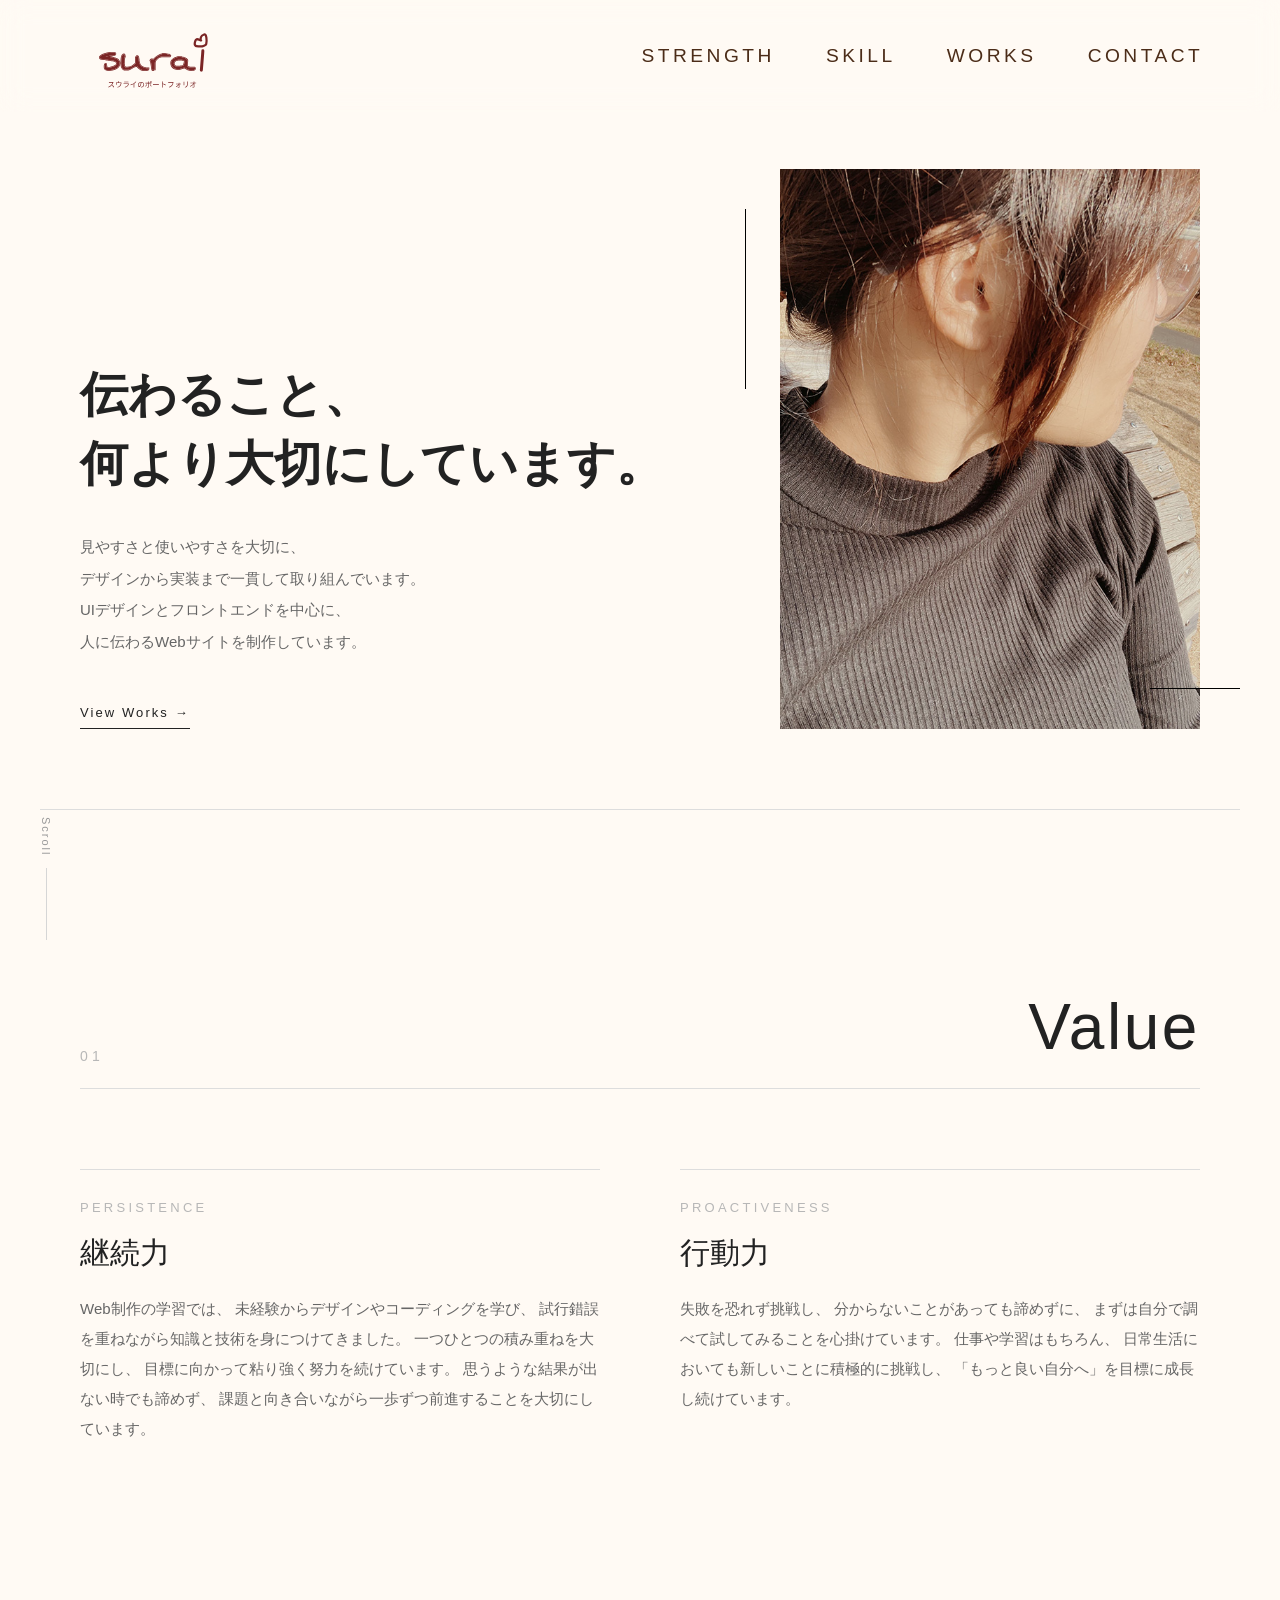
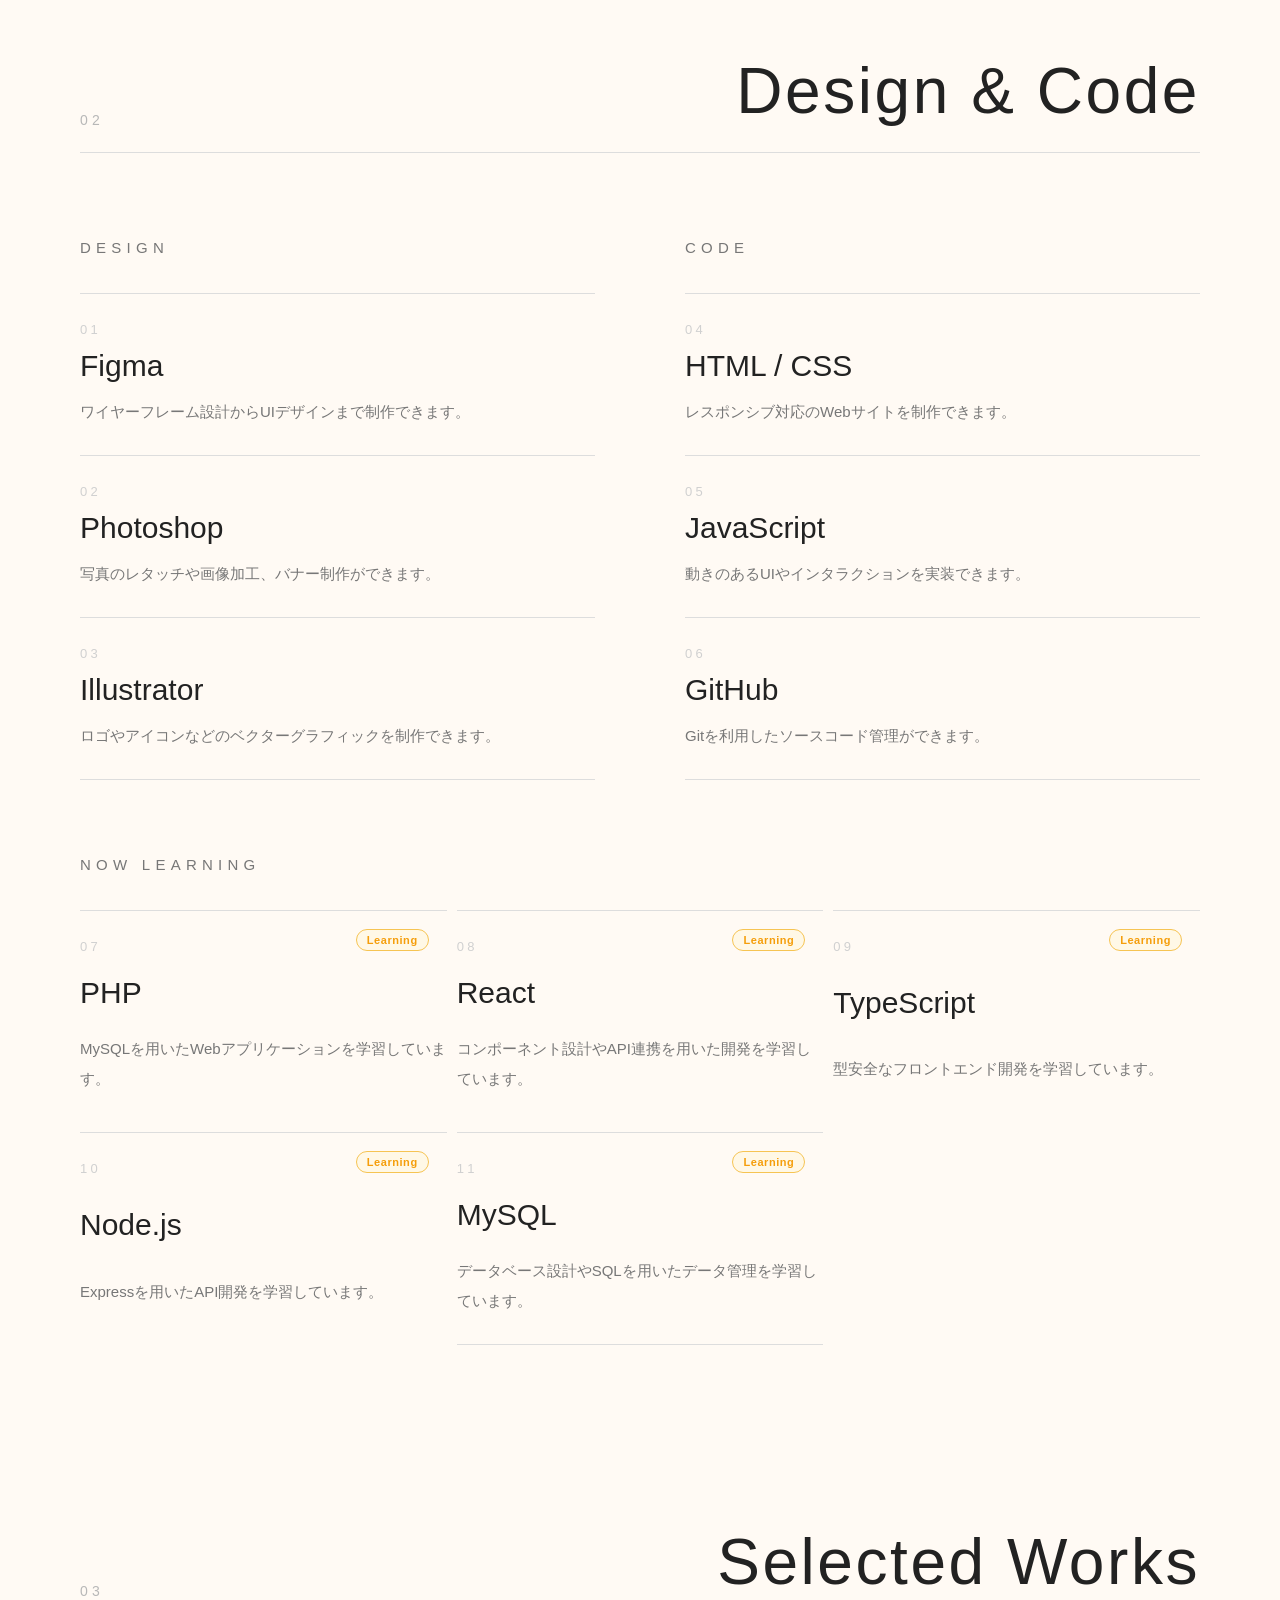
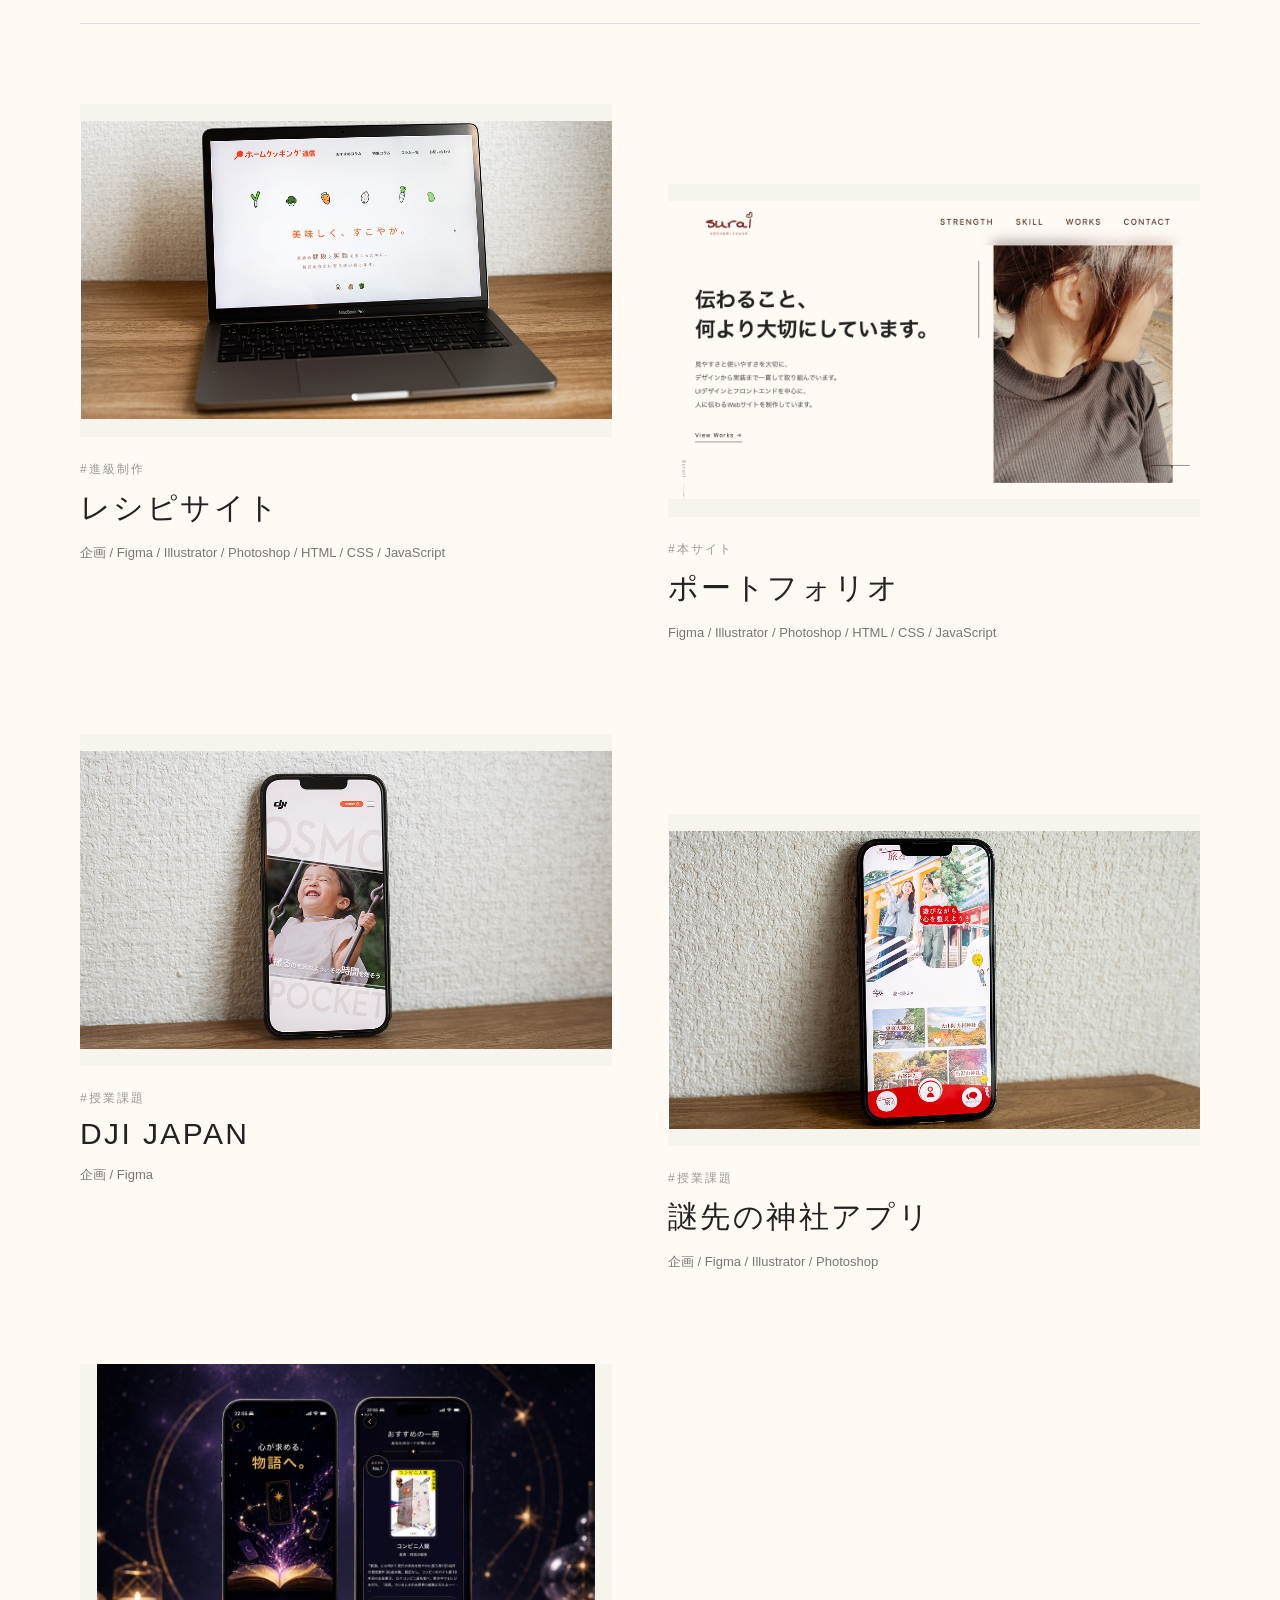
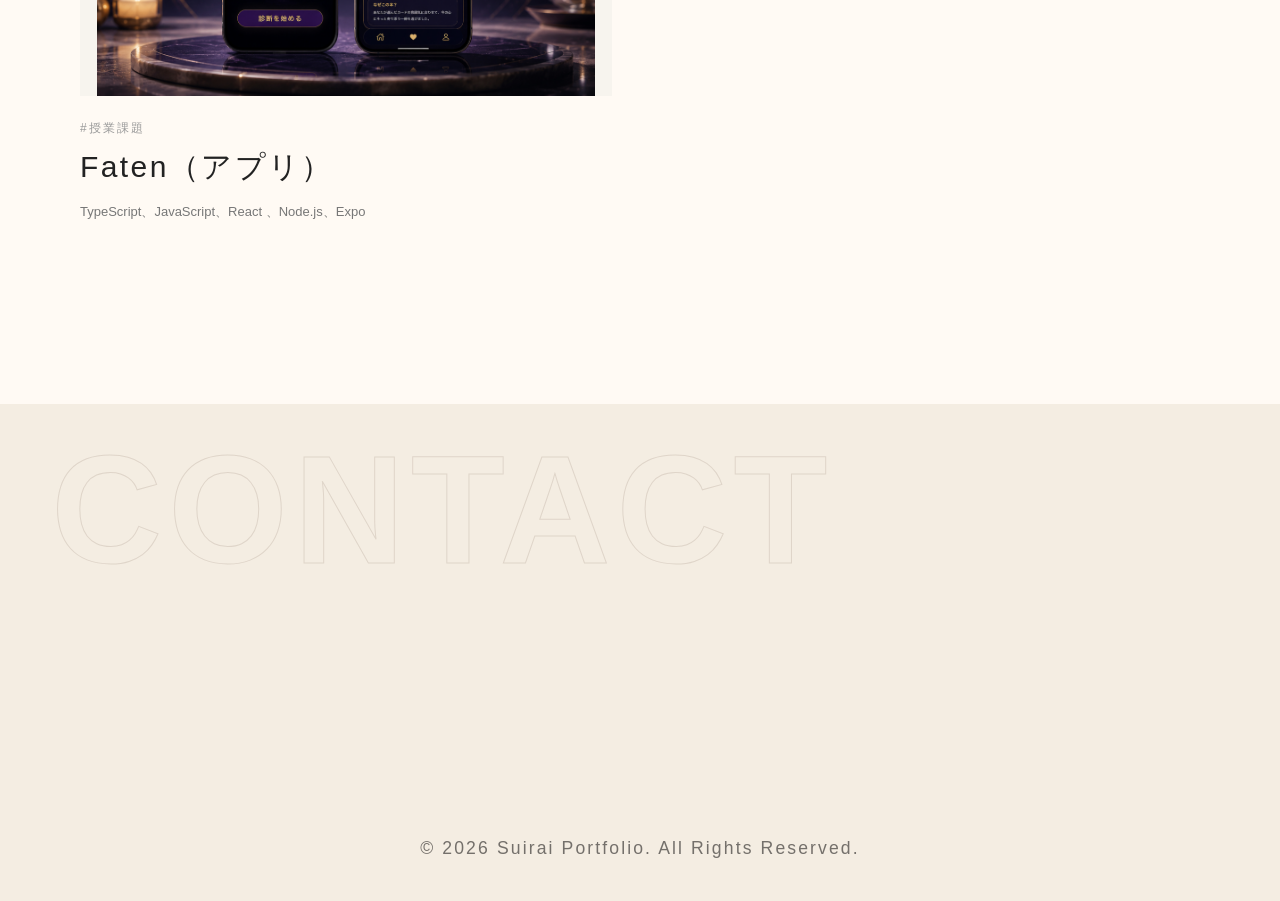
==== commit b29ad423: "Update portfolio" ====
--- a/index.html
+++ b/index.html
@@ -85,6 +85,7 @@
           </article>
         </div>
       </section>
+
       <section class="skill" id="skill">
         <div class="section-title">
           <span class="section-num">02</span>
@@ -118,7 +119,6 @@
           <!-- CODE -->
           <div class="group">
             <p class="group-title">Code</p>
-
             <article class="card">
               <span class="num">04</span>
               <h3>HTML / CSS</h3>
@@ -137,7 +137,51 @@
               <p>Gitを利用したソースコード管理ができます。</p>
             </article>
           </div>
-        </div>
+          
+          </div>
+        </div>
+        <!-- NOW LEARNING -->
+          <div class="group">
+            <p class="group-learnTitle">Now Learning</p>
+            <div class="group-now">
+              <article class="card learning">
+                <span class="num">07</span>
+                <span class="badge">Learning</span>
+                <h3>PHP</h3>
+                <p>MySQLを用いたWebアプリケーションを学習しています。</p>
+              </article>
+
+              <article class="card learning">
+                <span class="num">08</span>
+                <span class="badge">Learning</span>
+                <h3>React</h3>
+                <p>コンポーネント設計やAPI連携を用いた開発を学習しています。</p>
+              </article>
+
+              <article class="card learning">
+                <span class="num">09</span>
+                <span class="badge">Learning</span>
+
+                <h3>TypeScript</h3>
+                <p>型安全なフロントエンド開発を学習しています。</p>
+              </article>
+
+              <article class="card learning">
+                <span class="num">10</span>
+                <span class="badge">Learning</span>
+
+                <h3>Node.js</h3>
+                <p>Expressを用いたAPI開発を学習しています。</p>
+              </article>
+
+              <article class="card learning">
+                <span class="num">11</span>
+                <span class="badge">Learning</span>
+
+                <h3>MySQL</h3>
+                <p>データベース設計やSQLを用いたデータ管理を学習しています。</p>
+              </article>
+            </div>
       </section>
 
       <section class="works" id="works">
@@ -209,7 +253,7 @@
             </div>
           </article>
 
-           <article class="work-card">
+          <article class="work-card">
             <a href="project/faten/faten.html" class="work-image">
               <img src="img/faten_bg.jpg" alt="faten" />
               <span>VIEW PROJECT →</span>
--- a/css/style.css
+++ b/css/style.css
@@ -587,9 +587,7 @@
 
 .skill-wrap {
   display: grid;
-
   grid-template-columns: repeat(2, 1fr);
-
   gap: 90px;
 }
 
@@ -597,14 +595,22 @@
 
 .group-title {
   margin-bottom: 30px;
-
   color: #b9b9b9;
-
   font-size: 13px;
-
   text-transform: uppercase;
-
   letter-spacing: 0.35em;
+}
+.group-learnTitle {
+  margin-top: 70px;
+    margin-bottom: 30px;
+  color: #b9b9b9;
+  font-size: 13px;
+  text-transform: uppercase;
+  letter-spacing: 0.35em;
+}
+.card.learning {
+  display: grid;
+  gap: 10px;
 }
 
 /* ---------- Card ---------- */
@@ -681,6 +687,31 @@
 
 .group .card:hover p {
   transform: translateX(6px);
+}
+
+.group-now {
+display: grid;
+grid-template-columns: 1fr 1fr 1fr ;
+
+gap: 10px;
+
+}
+.learning {
+  position: relative;
+}
+
+.badge {
+  position: absolute;
+  top: 18px;
+  right: 18px;
+  padding: 4px 10px;
+  border-radius: 999px;
+  font-size: 11px;
+  font-weight: 600;
+  letter-spacing: .05em;
+  color: #f59e0b;
+  background: #fff8e6;
+  border: 1px solid #f6c453;
 }
 
 /* Responsive */
@@ -865,7 +896,8 @@
   letter-spacing: 0.15em;
 }
 
-.next-info h2 {
+.next-info 
+ {
   margin-top: 12px;
   color: #222;
   font-size: clamp(32px, 5vw, 64px);
@@ -965,14 +997,16 @@
   width: 30%;
   padding: 20px;
   display: block;
-  border-radius: 16px;
   margin: 0 auto;
+
 }
 .project-mainvisual img {
   width: 100%;
   display: block;
   object-fit: cover;
   border: 1px solid #eee;
+  
+  
 }
 
 .project {
@@ -1120,13 +1154,7 @@
   gap: 20px;
 }
 
-.tarot-design-image {
-  width: 1000px;
-  display: grid;
-  grid-template-columns: 1fr 1fr 1fr 1fr 1fr 1fr;
-  grid-template-rows: 1fr 1fr;
-  gap: 20px;
-}
+
 .gallery {
     position: relative;
 }
@@ -1158,7 +1186,16 @@
 .gallery-btn:hover {
   background: rgba(52, 8, 102, 0.956);
 }
-
+.tarot-design-image {
+  width: 1000px;
+  display: grid;
+  grid-template-columns: 1fr 1fr 1fr 1fr 1fr 1fr;
+  grid-template-rows: 1fr 1fr;
+  gap: 20px;
+}
+.tarot-design-image img {
+  border-radius: 20px;
+}
 /* Mobile */
 
 @media (max-width: 768px) {
@@ -1191,6 +1228,13 @@
   .scroll-sign {
     display: none;
   }
+  
+.project-mainvisual video {
+  width: 80%;
+  padding: 20px;
+  display: block;
+  margin: 0 auto;
+}
 
   .tarot-design-image {
     display: flex;
@@ -1221,6 +1265,7 @@
   .gallery-btn {
   display:block;
   }
+  
 }
 
 @media (max-width: 900px) {
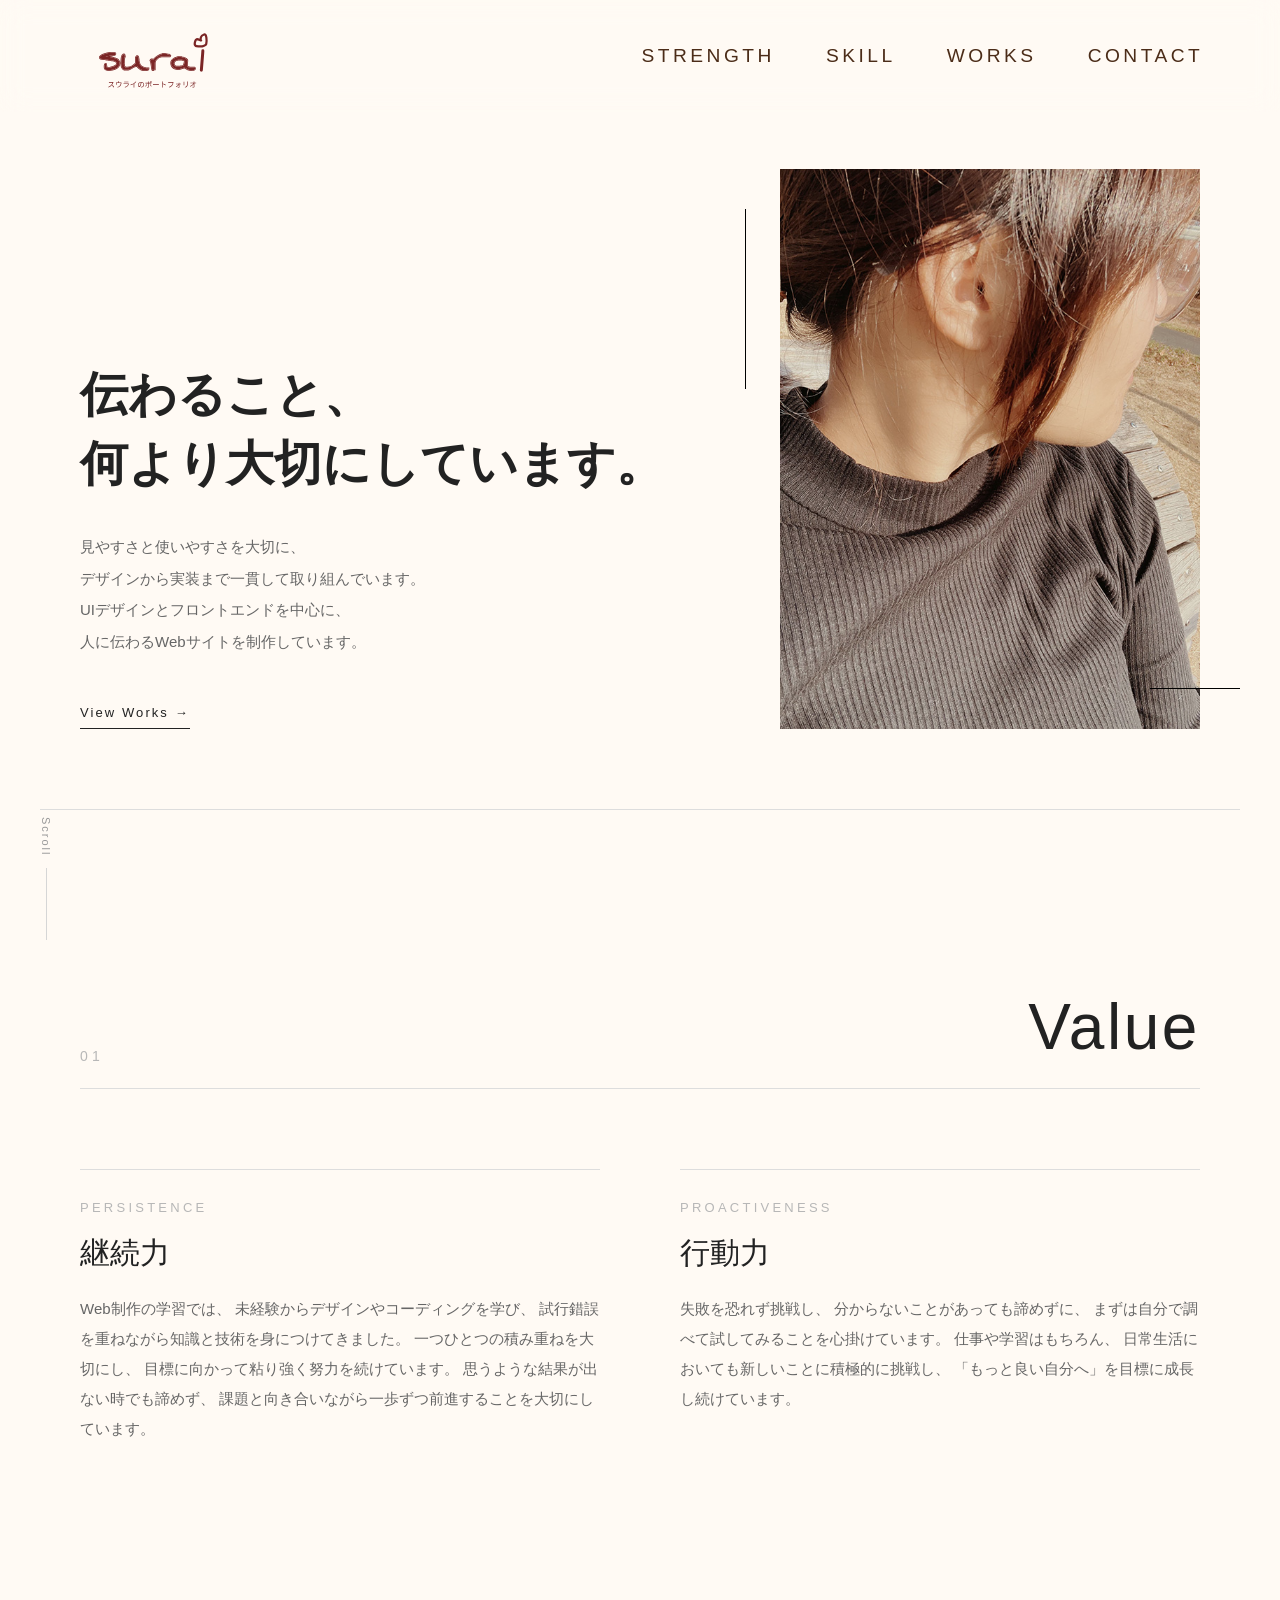
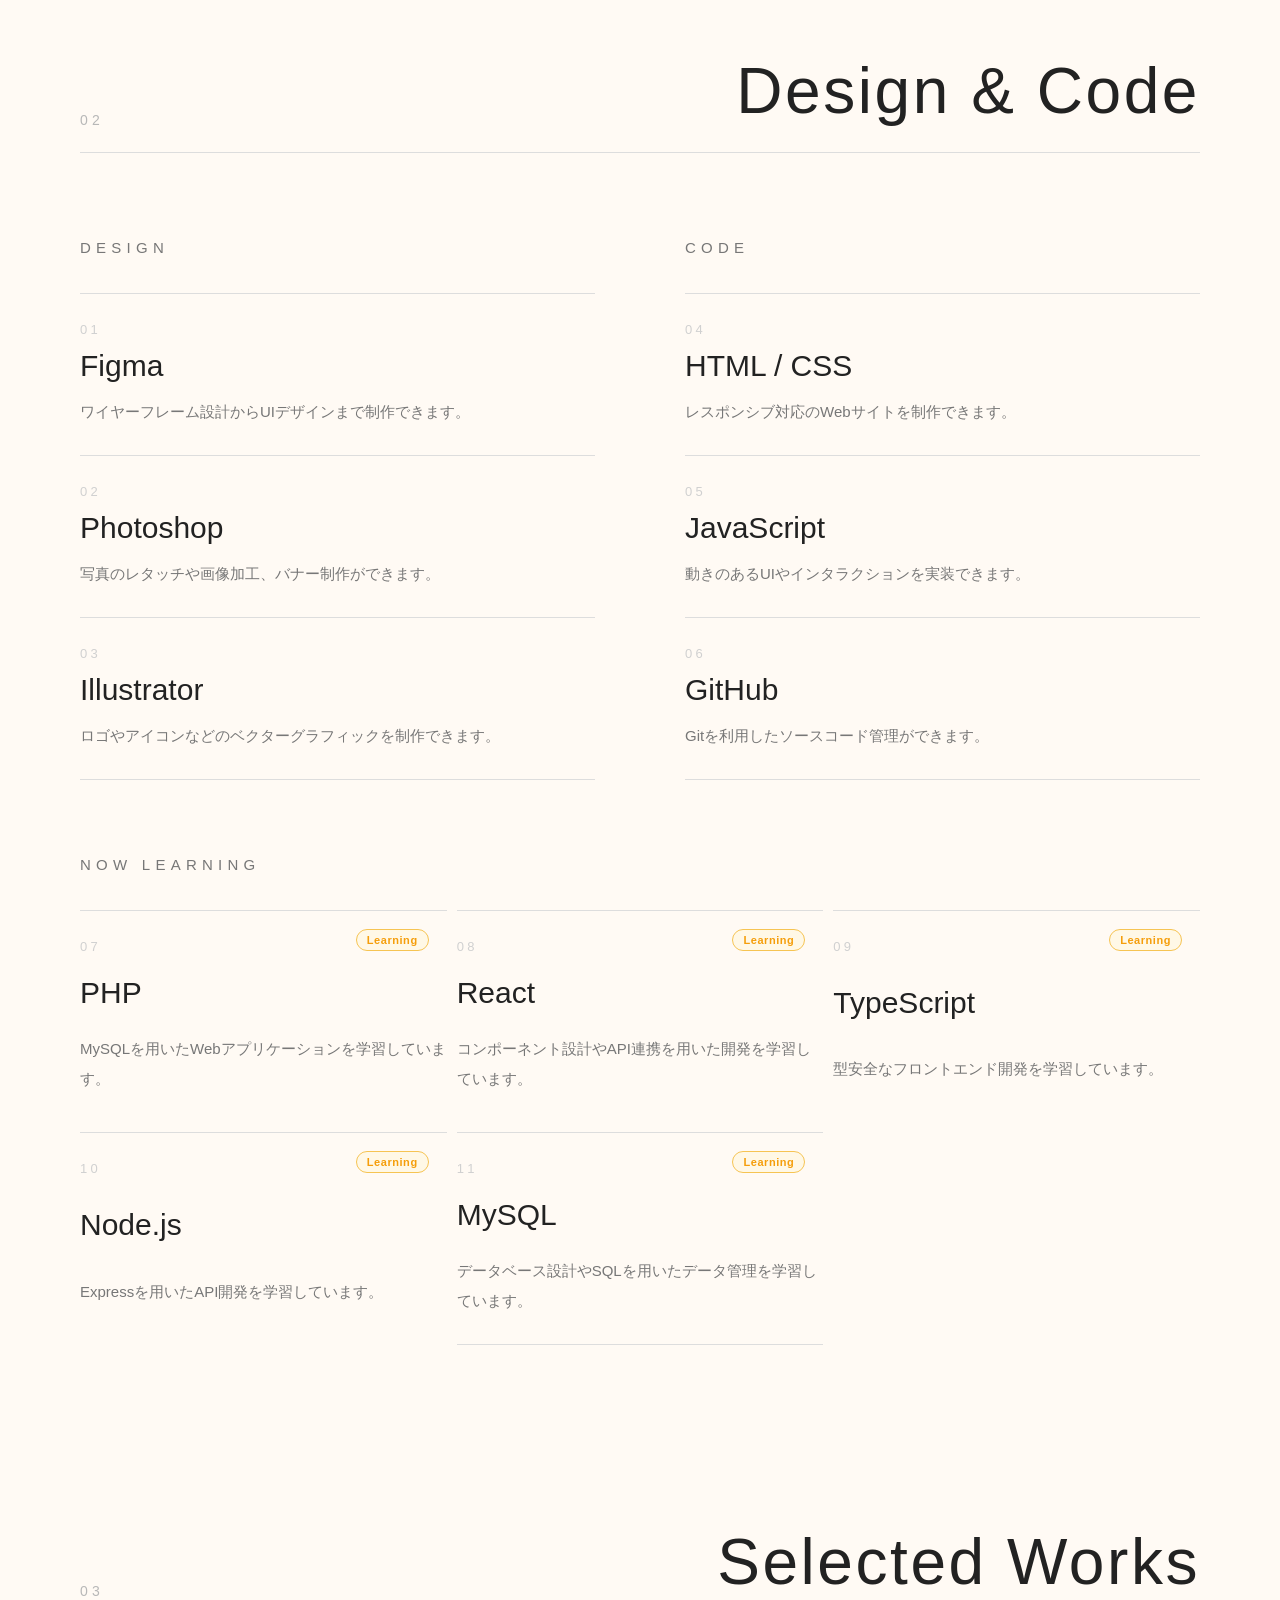
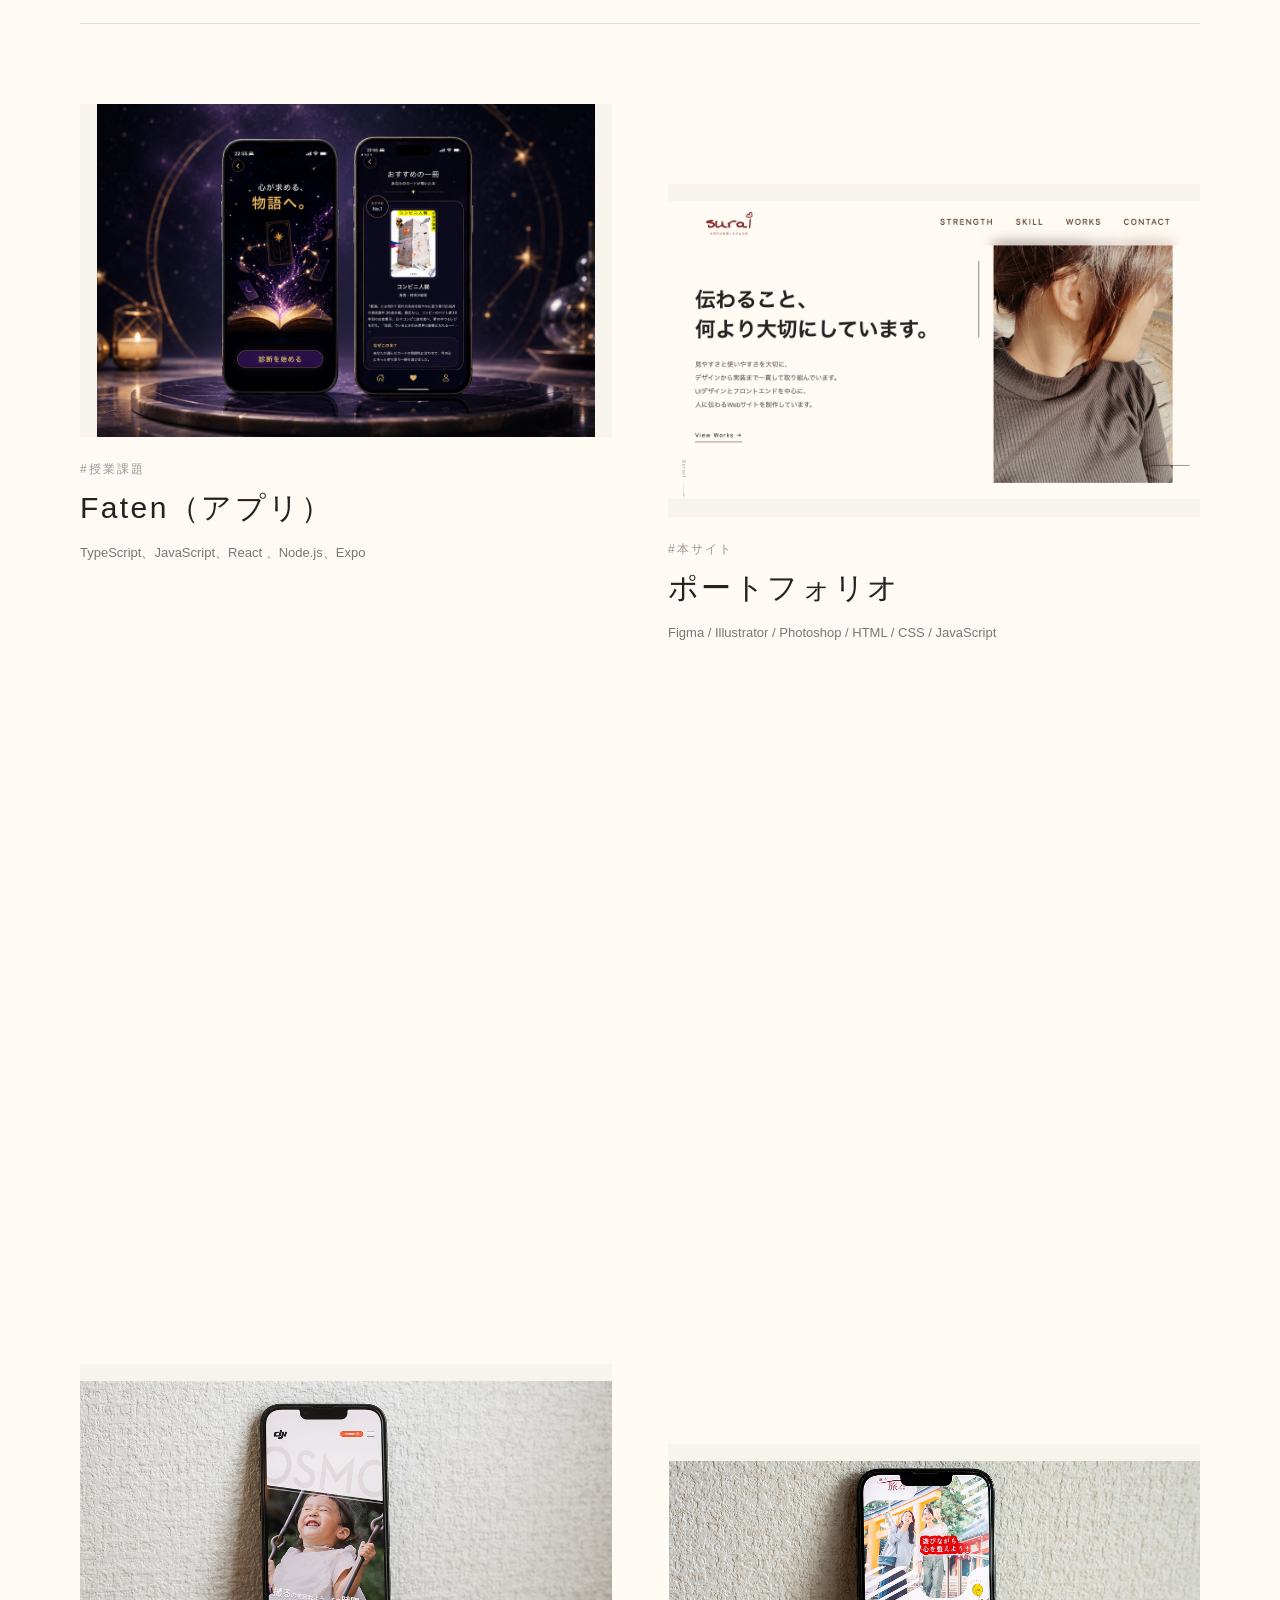
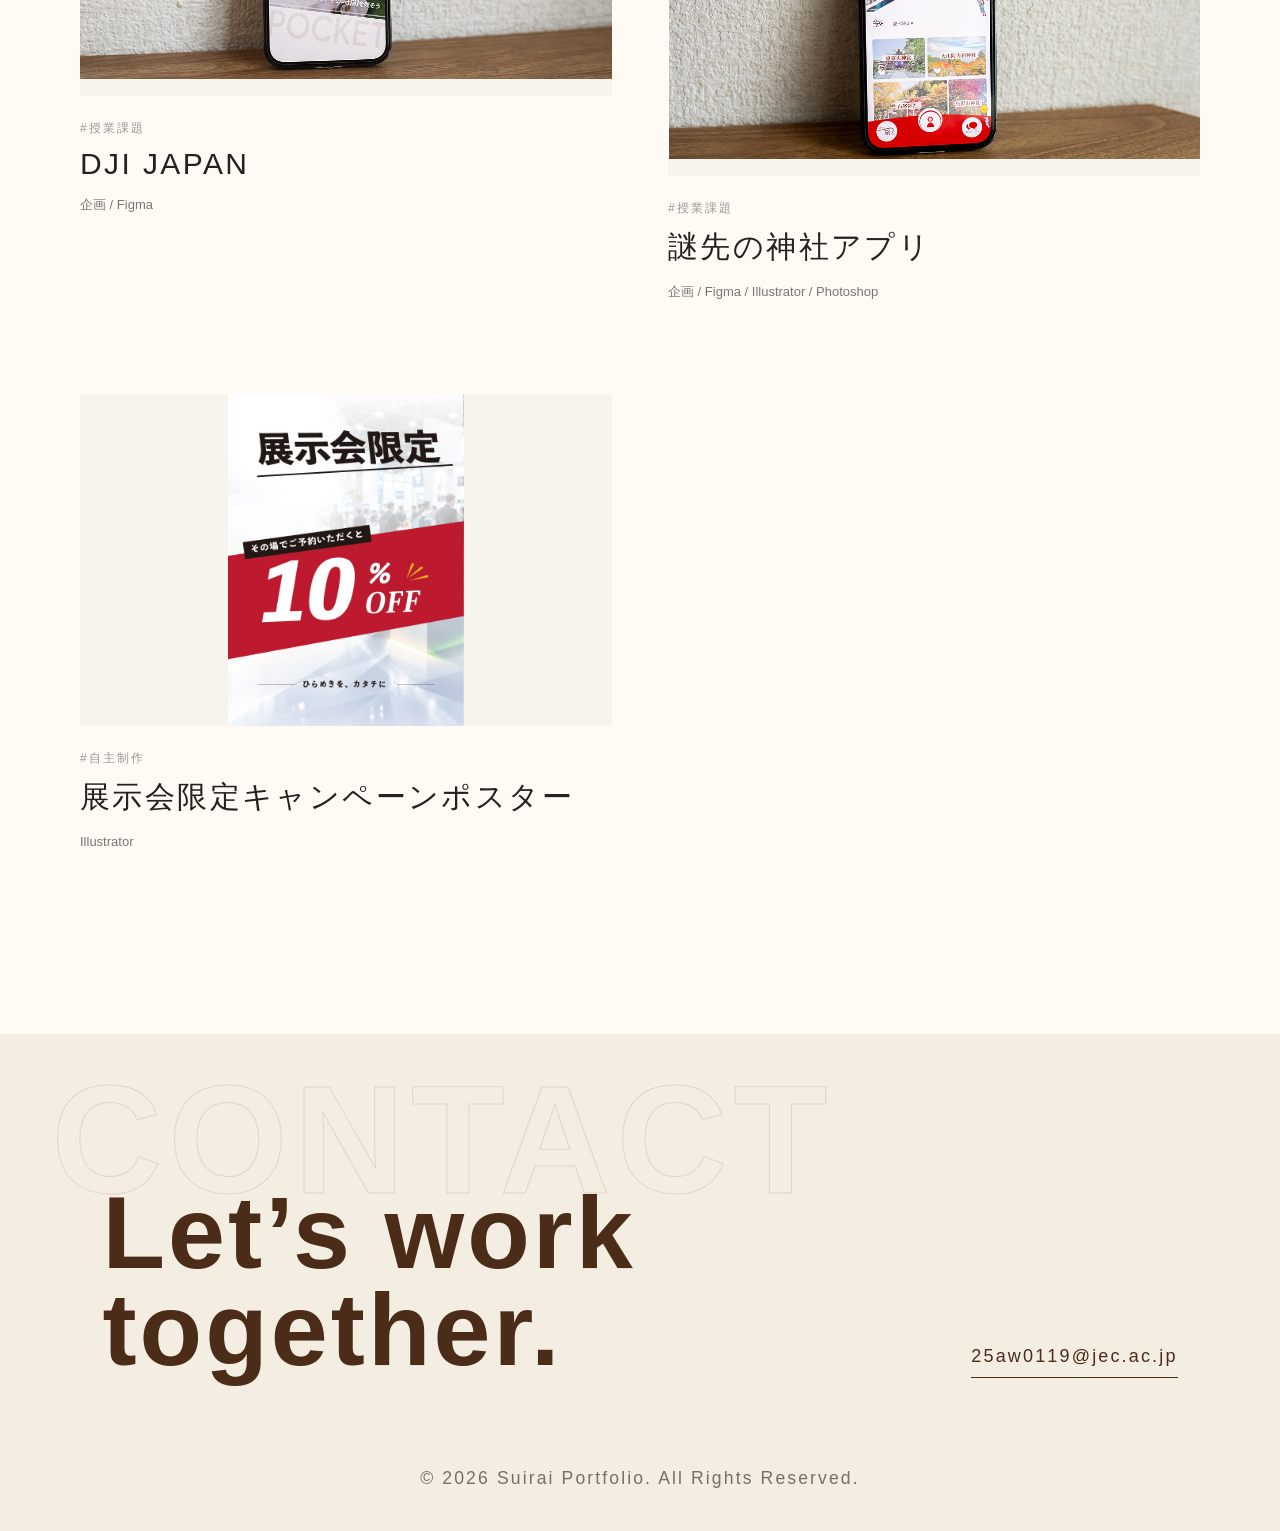
==== commit 7ae7f512: "update" ====
--- a/index.html
+++ b/index.html
@@ -191,6 +191,51 @@
         </div>
 
         <div class="works-grid">
+
+          <article class="work-card">
+            <a href="project/faten/faten.html" class="work-image">
+              <img src="img/faten_bg.jpg" alt="faten" />
+              <span>VIEW PROJECT →</span>
+            </a>
+            <div class="work-info">
+              <p>#授業課題</p>
+              <h3>Faten（アプリ）</h3>
+              <span>TypeScript、JavaScript、React 、Node.js、Expo</span>
+            </div>
+          </article>
+
+
+          <article class="work-card">
+            <a href="project/potoforio/potoforio.html" class="work-image">
+              <img
+                src="img/potofp_shot.png"
+                alt="ポートフォリオのスクリーンショット"
+              />
+              <span>VIEW PROJECT →</span>
+            </a>
+
+            <div class="work-info">
+              <p>#本サイト</p>
+              <h3>ポートフォリオ</h3>
+              <span
+                >Figma / Illustrator / Photoshop / HTML / CSS / JavaScript</span
+              >
+            </div>
+          </article>
+
+          <article class="work-card">
+            <a href="project/shopping/shopping.html" class="work-image">
+            <img src="img/kibi.jpg" alt="商店がキビ">
+              <span>VIEW PROJECT →</span>
+            </a>
+            <div class="work-info">
+              <h3>商店街</h3>
+              <span>Illustrator</span>
+            </div>
+          </article>
+
+
+
           <article class="work-card">
             <a href="project/resipi/resipi.html" class="work-image">
               <img
@@ -210,23 +255,7 @@
             </div>
           </article>
 
-          <article class="work-card">
-            <a href="project/potoforio/potoforio.html" class="work-image">
-              <img
-                src="img/potofp_shot.png"
-                alt="ポートフォリオのスクリーンショット"
-              />
-              <span>VIEW PROJECT →</span>
-            </a>
-
-            <div class="work-info">
-              <p>#本サイト</p>
-              <h3>ポートフォリオ</h3>
-              <span
-                >Figma / Illustrator / Photoshop / HTML / CSS / JavaScript</span
-              >
-            </div>
-          </article>
+          
 
           <article class="work-card">
             <a href="project/pocket/pocket.html" class="work-image">
@@ -254,16 +283,18 @@
           </article>
 
           <article class="work-card">
-            <a href="project/faten/faten.html" class="work-image">
-              <img src="img/faten_bg.jpg" alt="faten" />
-              <span>VIEW PROJECT →</span>
-            </a>
-            <div class="work-info">
-              <p>#授業課題</p>
-              <h3>Faten（アプリ）</h3>
-              <span>TypeScript、JavaScript、React 、Node.js、Expo</span>
-            </div>
-          </article>
+            <a href="project/post/post.html" class="work-image">
+             <img src="img/aka.jpg" alt="">
+              <span>VIEW PROJECT →</span>
+            </a>
+
+            <div class="work-info">
+              <p>#自主制作</p>
+              <h3>展示会限定キャンペーンポスター</h3>
+              <span>Illustrator</span>
+            </div>
+          </article>
+
         </div>
       </section>
     </main>
--- a/css/style.css
+++ b/css/style.css
@@ -602,7 +602,7 @@
 }
 .group-learnTitle {
   margin-top: 70px;
-    margin-bottom: 30px;
+  margin-bottom: 30px;
   color: #b9b9b9;
   font-size: 13px;
   text-transform: uppercase;
@@ -690,11 +690,9 @@
 }
 
 .group-now {
-display: grid;
-grid-template-columns: 1fr 1fr 1fr ;
-
-gap: 10px;
-
+  display: grid;
+  grid-template-columns: 1fr 1fr 1fr;
+  gap: 10px;
 }
 .learning {
   position: relative;
@@ -708,7 +706,7 @@
   border-radius: 999px;
   font-size: 11px;
   font-weight: 600;
-  letter-spacing: .05em;
+  letter-spacing: 0.05em;
   color: #f59e0b;
   background: #fff8e6;
   border: 1px solid #f6c453;
@@ -896,8 +894,7 @@
   letter-spacing: 0.15em;
 }
 
-.next-info 
- {
+.next-info {
   margin-top: 12px;
   color: #222;
   font-size: clamp(32px, 5vw, 64px);
@@ -994,26 +991,23 @@
   border-radius: 20px;
 }
 .project-mainvisual video {
-  width: 30%;
+  width: 100%;
   padding: 20px;
   display: block;
   margin: 0 auto;
-
 }
 .project-mainvisual img {
   width: 100%;
   display: block;
   object-fit: cover;
   border: 1px solid #eee;
-  
-  
-}
-
-.project {
-  max-width: 1100px;
-  margin: 120px auto;
-  padding: 0 40px;
-}
+}
+.project-mainvisual-post{
+width: 35%;
+margin: 0 auto;
+
+}
+
 
 .project {
   max-width: 1100px;
@@ -1153,10 +1147,18 @@
   grid-template-rows: 1fr;
   gap: 20px;
 }
-
+.design-shopping-image {
+    display: grid;
+    gap: 80px;
+}
+.design-post-image{
+  display: grid;
+  grid-template-columns: 1fr 1fr;
+  gap: 30px;
+}
 
 .gallery {
-    position: relative;
+  position: relative;
 }
 .gallery-btn {
   display: none;
@@ -1228,13 +1230,16 @@
   .scroll-sign {
     display: none;
   }
-  
-.project-mainvisual video {
-  width: 80%;
-  padding: 20px;
-  display: block;
-  margin: 0 auto;
-}
+
+  .group-now {
+    grid-template-columns: 1fr 1fr;
+  }
+  .project-mainvisual video {
+    width: 80%;
+    padding: 20px;
+    display: block;
+    margin: 0 auto;
+  }
 
   .tarot-design-image {
     display: flex;
@@ -1263,9 +1268,8 @@
     object-fit: contain;
   }
   .gallery-btn {
-  display:block;
-  }
-  
+    display: block;
+  }
 }
 
 @media (max-width: 900px) {
@@ -1342,5 +1346,4 @@
   .tarot-design-image img {
     padding: 0 60px;
   }
-
-}
+}
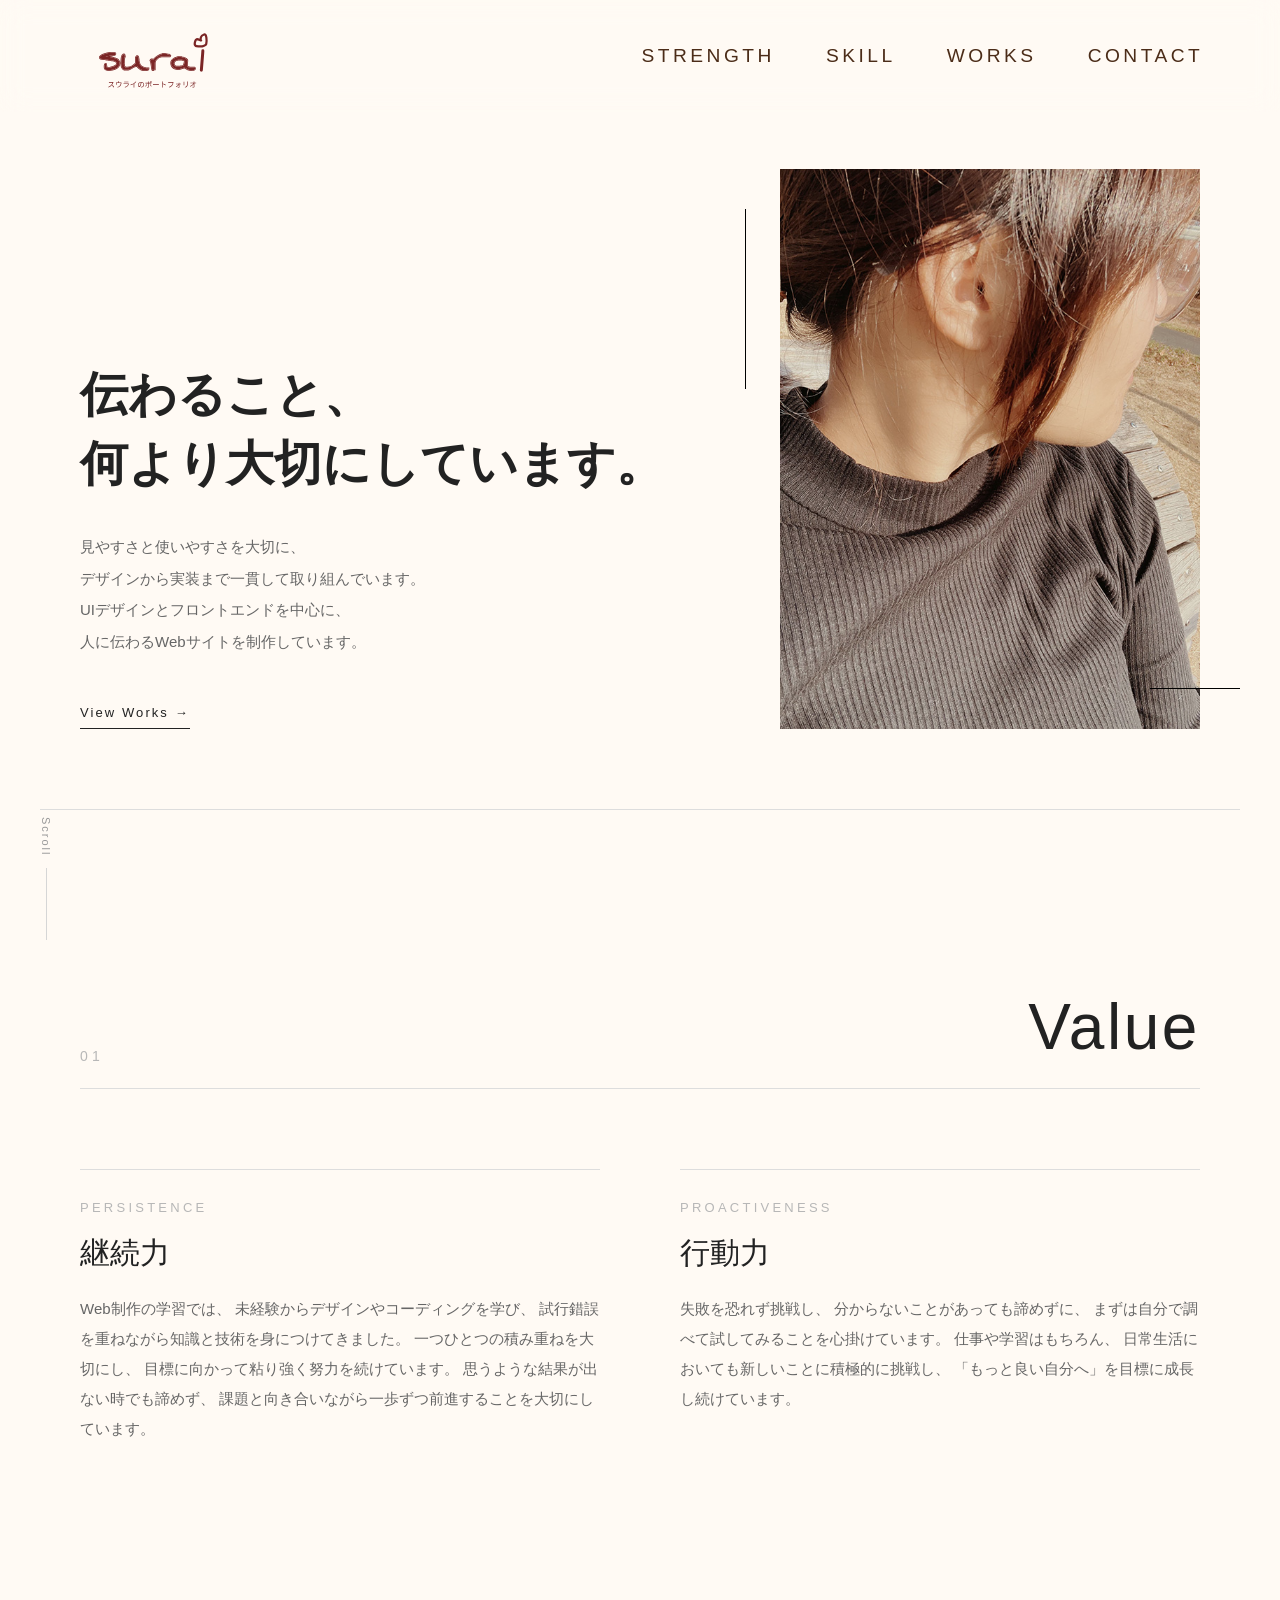
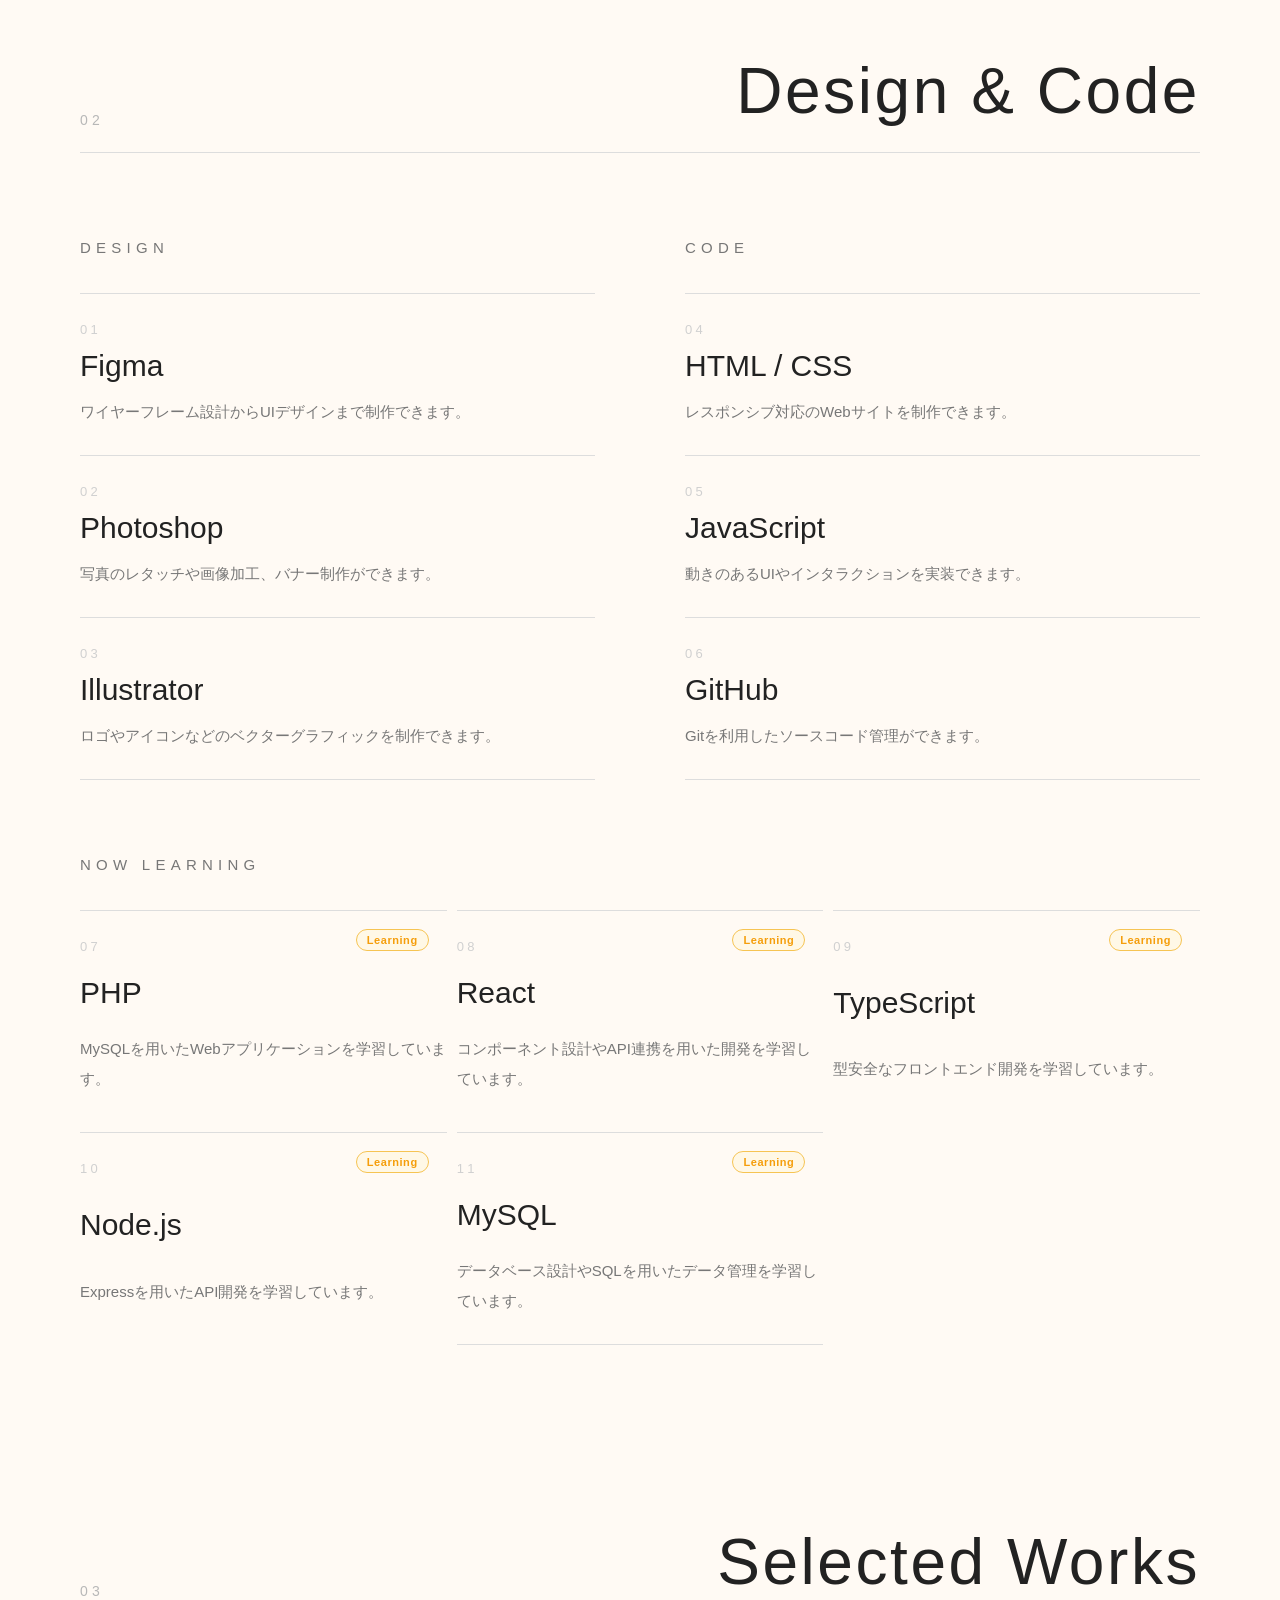
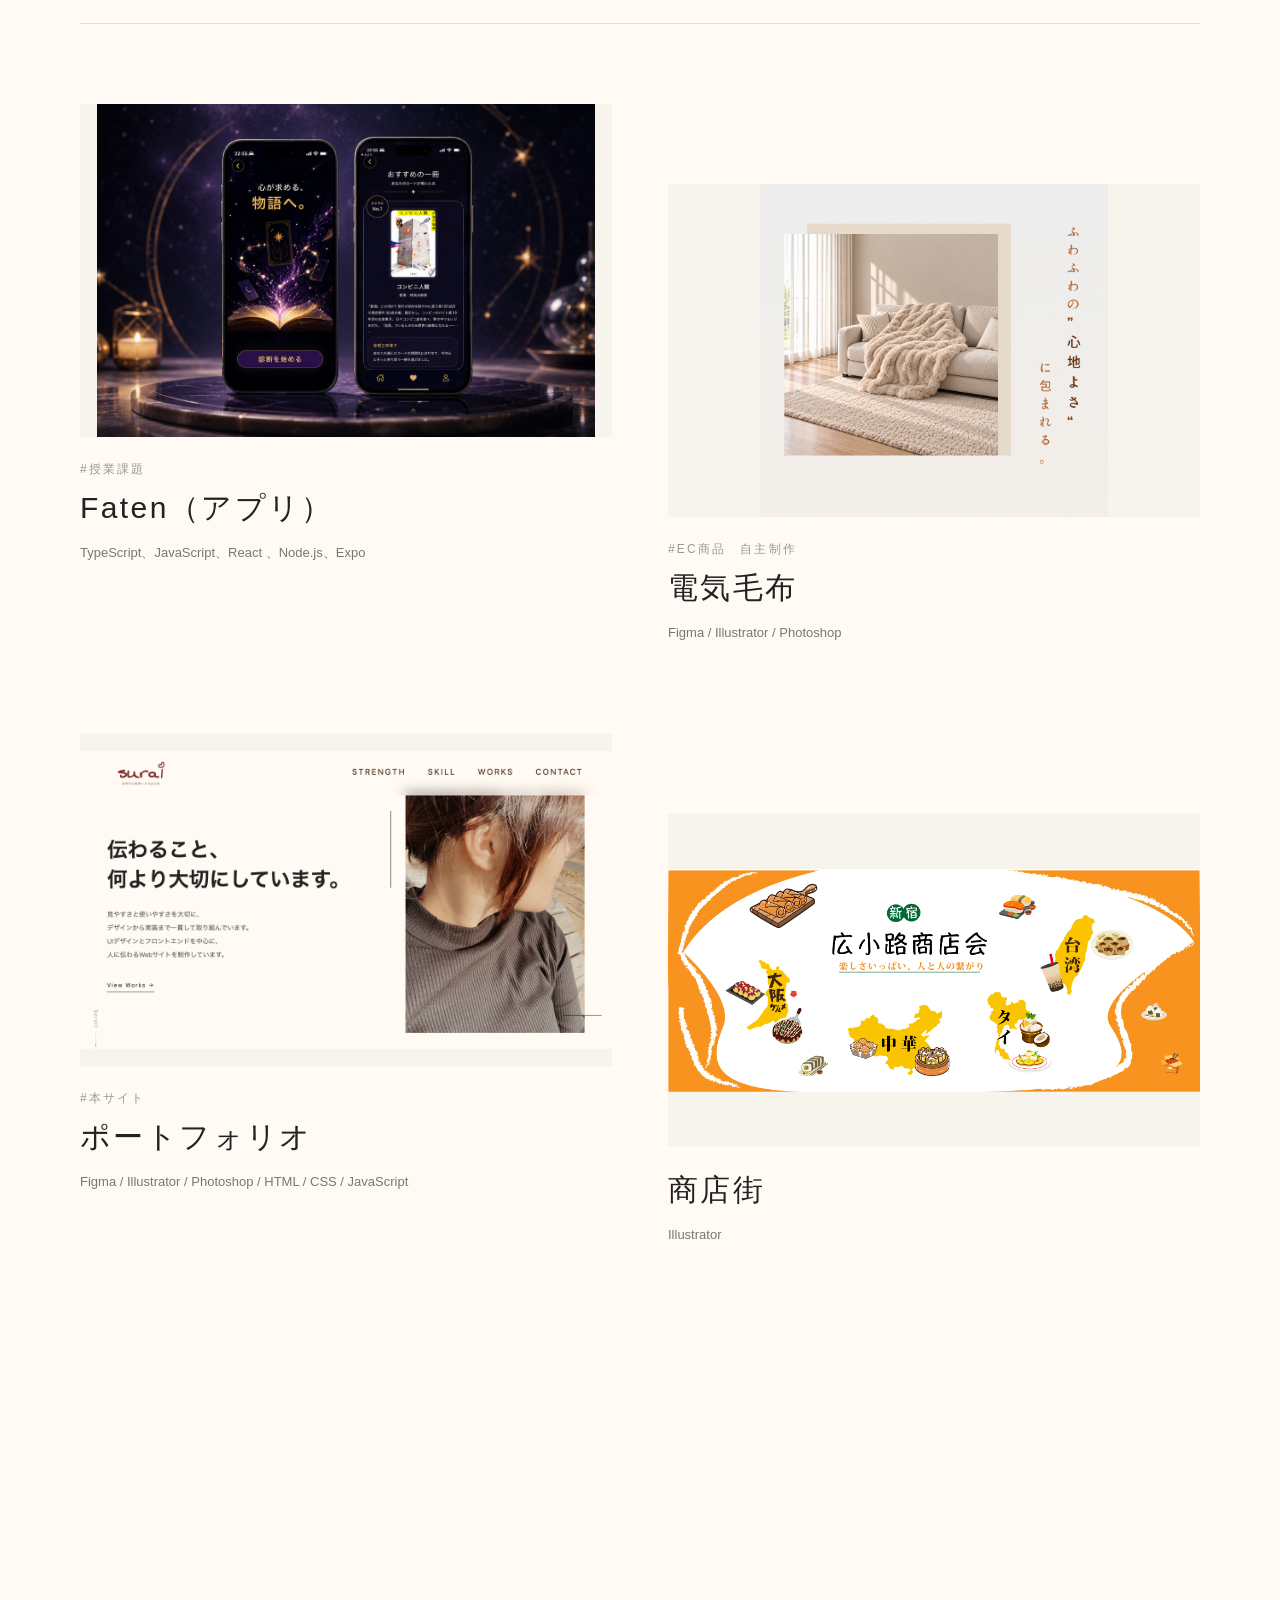
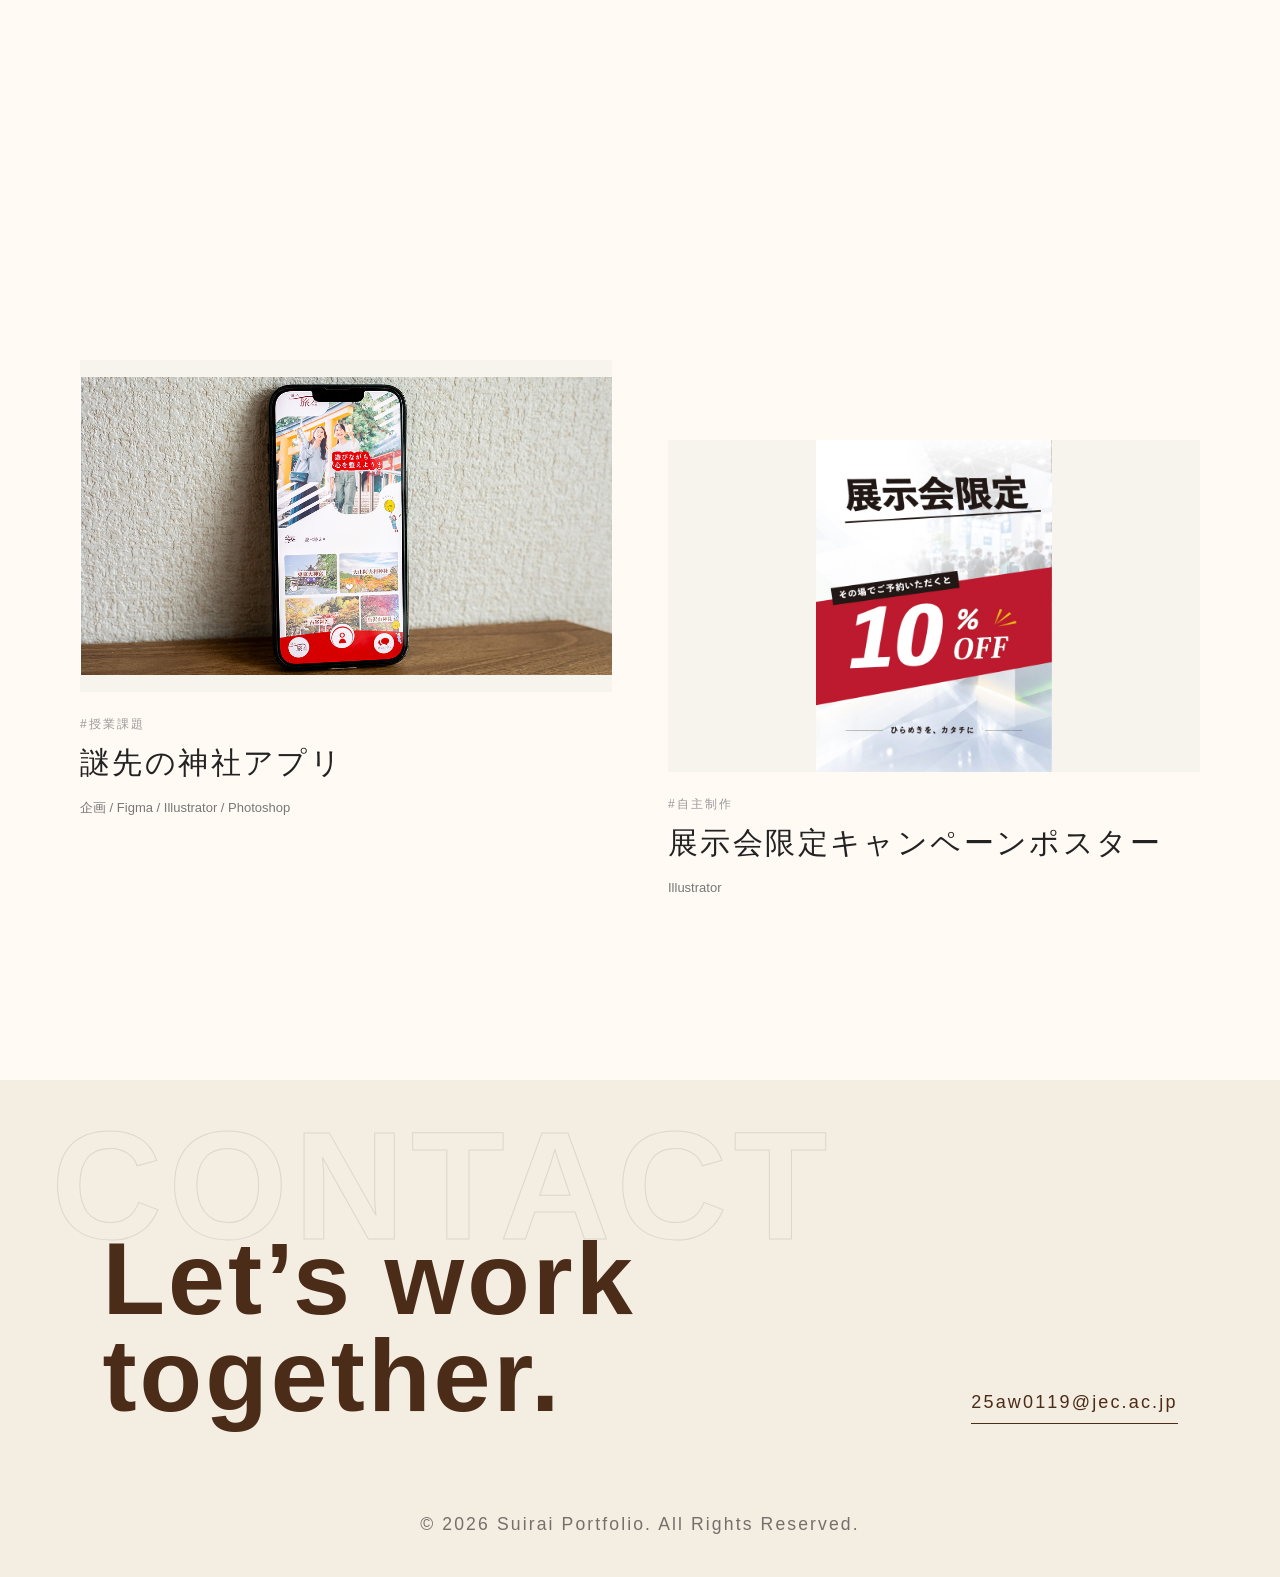
==== commit 485487c4: "update" ====
--- a/index.html
+++ b/index.html
@@ -191,7 +191,6 @@
         </div>
 
         <div class="works-grid">
-
           <article class="work-card">
             <a href="project/faten/faten.html" class="work-image">
               <img src="img/faten_bg.jpg" alt="faten" />
@@ -201,6 +200,19 @@
               <p>#授業課題</p>
               <h3>Faten（アプリ）</h3>
               <span>TypeScript、JavaScript、React 、Node.js、Expo</span>
+            </div>
+          </article>
+
+
+           <article class="work-card">
+            <a href="project/mohu/mohu.html" class="work-image">
+              <img src="img/mohu.jpg" alt="faten" />
+              <span>VIEW PROJECT →</span>
+            </a>
+            <div class="work-info">
+              <p>#EC商品　自主制作</p>
+              <h3>電気毛布</h3>
+              <span>Figma / Illustrator / Photoshop </span>
             </div>
           </article>
 
--- a/css/style.css
+++ b/css/style.css
@@ -1128,7 +1128,10 @@
   justify-self: center;
   border: 10px solid #555555;
 }
-
+.design-mohu-image {
+  width: 60%;
+  margin: 0 auto;
+}
 .jinjya-design-image {
   display: grid;
   grid-template-columns: 1fr 1fr 1fr;
